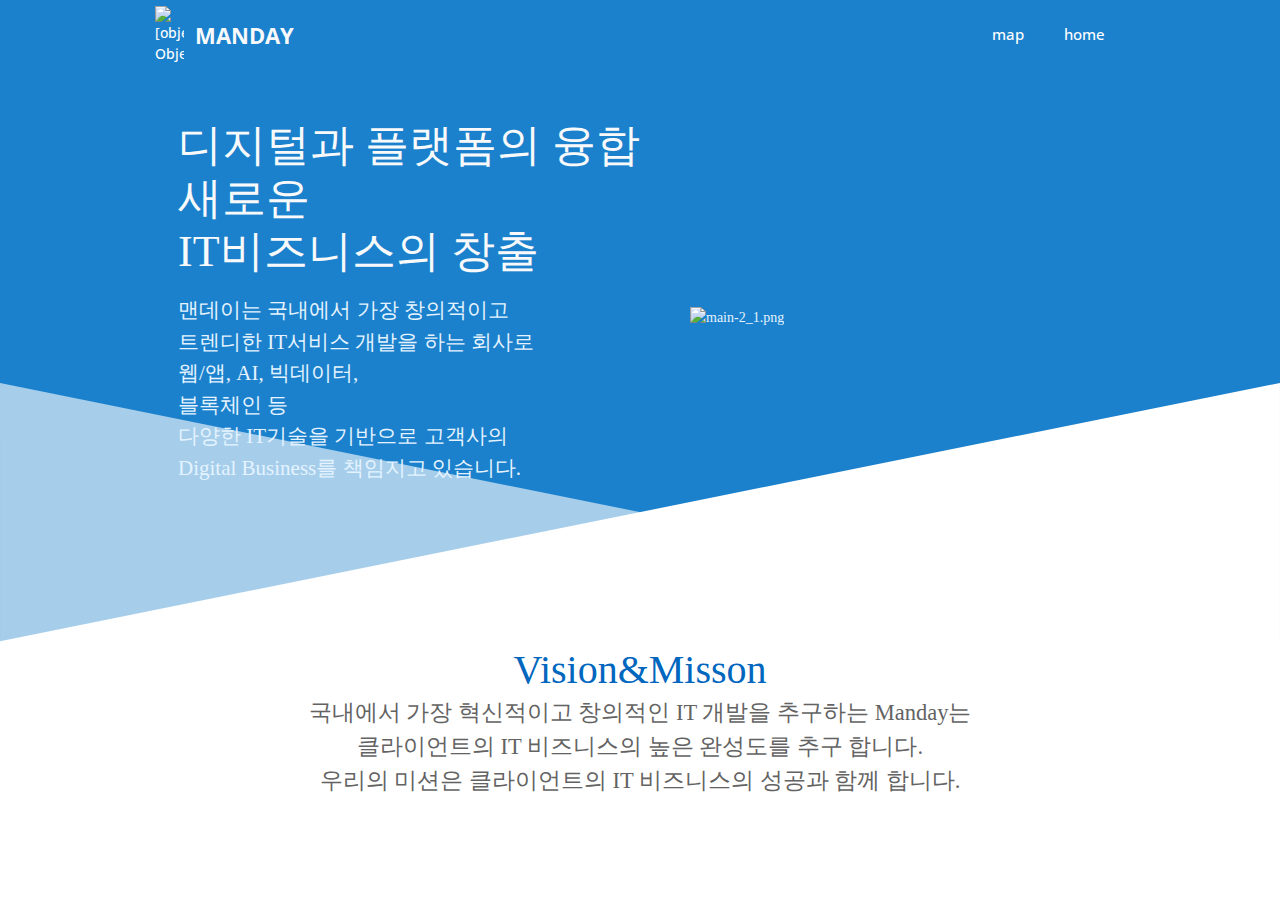
==== index.html @ ca030ed0 "init" ====
<!doctype html>

<html>
<head>
  <meta charset="utf-8">
  <title>HTML Example</title>
  
  <link rel="stylesheet" href="css/style.css">
  <link rel="stylesheet" href="css/about.css">
  <style>
    /* iframe을 화면 전체로 채우기 위한 스타일 */
    iframe {
      position: absolute;
      top: 0;
      left: 0;
      width: 100%;
      height: 100%;
      border: none;
    }
  </style>

</head>
<body>
  <iframe src="./public/manday.html"></iframe>
</body>
</html>
---- css/style.css ----
@import url(https://fonts.googleapis.com/css?family=Open+Sans:400,300);
@import url(https://fonts.googleapis.com/css?family=Roboto:400,100);
/* base */
body {
  font-family: 'Open Sans', sans-serif;
  font-size: 1em;
  margin: 0;
  padding: 0;
  color: rgba(0, 0, 0, 0.39);
}
a {
  color: rgba(0, 0, 0, 0.39);
  text-decoration: none;
}
.hidden {
  display: none !important;
}
.block {
  display: block !important;
}
.wide {
  display: block !important;
  width: 100% !important;
}
.rel {
  position: relative;
}
.fit {
  position: absolute;
  top: 0;
  right: 0;
  bottom: 0;
  left: 0;
}
.fixed {
  position: fixed;
}
.antialiased {
  font-smoothing: antialiased;
  -webkit-font-smoothing: antialiased;
  -moz-osx-font-smoothing: grayscale;
  text-rendering: optimizeLegibility;
  -webkit-font-feature-settings: "kern" 1;
          font-feature-settings: "kern" 1;
  -webkit-font-kerning: normal;
          font-kerning: normal;
  letter-spacing: -0.05em;
}
.noborder {
  border: none;
}
.border {
  border: rgba(0, 0, 0, 0.15);
}
.m0 {
  margin: 0;
}
.m5 {
  margin: 5px;
}
.m10 {
  margin: 10px;
}
.m15 {
  margin: 15px;
}
.mt0 {
  margin-top: 0;
}
.mt5 {
  margin-top: 5px;
}
.mt10 {
  margin-top: 10px;
}
.mt15 {
  margin-top: 15px;
}
.mb0 {
  margin-bottom: 0;
}
.mb5 {
  margin-bottom: 5px;
}
.mb10 {
  margin-bottom: 10px;
}
.mb15 {
  margin-bottom: 15px;
}
.ml0 {
  margin-left: 0;
}
.ml5 {
  margin-left: 5px;
}
.ml10 {
  margin-left: 10px;
}
.ml15 {
  margin-left: 15px;
}
.mr0 {
  margin-right: 0;
}
.mr5 {
  margin-right: 5px;
}
.mr10 {
  margin-right: 10px;
}
.mr15 {
  margin-right: 15px;
}
.mv0 {
  margin-top: 0;
  margin-bottom: 0;
}
.mv5 {
  margin-top: 5px;
  margin-bottom: 5px;
}
.mv10 {
  margin-top: 10px;
  margin-bottom: 10px;
}
.mv15 {
  margin-top: 15px;
  margin-bottom: 15px;
}
.mh0 {
  margin-left: 0;
  margin-right: 0;
}
.mh5 {
  margin-left: 5px;
  margin-right: 5px;
}
.mh10 {
  margin-left: 10px;
  margin-right: 10px;
}
.mh15 {
  margin-left: 15px;
  margin-right: 15px;
}
.p0 {
  padding: 0;
}
.p5 {
  padding: 5px;
}
.p10 {
  padding: 10px;
}
.p15 {
  padding: 15px;
}
.pt0 {
  padding-top: 0;
}
.pt5 {
  padding-top: 5px;
}
.pt10 {
  padding-top: 10px;
}
.pt15 {
  padding-top: 15px;
}
.pb0 {
  padding-bottom: 0;
}
.pb5 {
  padding-bottom: 5px;
}
.pb10 {
  padding-bottom: 10px;
}
.pb15 {
  padding-bottom: 15px;
}
.pl0 {
  padding-left: 0;
}
.pl5 {
  padding-left: 5px;
}
.pl10 {
  padding-left: 10px;
}
.pl15 {
  padding-left: 15px;
}
.pr0 {
  padding-right: 0;
}
.pr5 {
  padding-right: 5px;
}
.pr10 {
  padding-right: 10px;
}
.pr15 {
  padding-right: 15px;
}
.pv0 {
  padding-top: 0;
  padding-bottom: 0;
}
.pv5 {
  padding-top: 5px;
  padding-bottom: 5px;
}
.pv10 {
  padding-top: 10px;
  padding-bottom: 10px;
}
.pv15 {
  padding-top: 15px;
  padding-bottom: 15px;
}
.ph0 {
  padding-left: 0;
  padding-right: 0;
}
.ph5 {
  padding-left: 5px;
  padding-right: 5px;
}
.ph10 {
  padding-left: 10px;
  padding-right: 10px;
}
.ph15 {
  padding-left: 15px;
  padding-right: 15px;
}
.nosel {
  -webkit-user-select: none;
     -moz-user-select: none;
      -ms-user-select: none;
          user-select: none;
}
.z0 {
  z-index: 0;
}
.z1 {
  z-index: 1;
}
.z2 {
  z-index: 2;
}
.z3 {
  z-index: 3;
}
.z4 {
  z-index: 4;
}
.z5 {
  z-index: 5;
}
[flexbox] {
  display: -webkit-box;
  display: -webkit-flex;
  display: -ms-flexbox;
  display: flex;
  -webkit-box-orient: vertical;
  -webkit-box-direction: normal;
  -webkit-flex-direction: column;
      -ms-flex-direction: column;
          flex-direction: column;
}
[flexbox~="vertical"] {
  -webkit-box-orient: vertical;
  -webkit-box-direction: normal;
  -webkit-flex-direction: column;
      -ms-flex-direction: column;
          flex-direction: column;
}
[flexbox~="horizontal"] {
  -webkit-box-orient: horizontal;
  -webkit-box-direction: normal;
  -webkit-flex-direction: row;
      -ms-flex-direction: row;
          flex-direction: row;
}
[flexbox~="wrap"] {
  -webkit-flex-wrap: wrap;
      -ms-flex-wrap: wrap;
          flex-wrap: wrap;
}
[flexbox~="horizontal"][flexbox~="reverse"] {
  -webkit-box-orient: horizontal;
  -webkit-box-direction: reverse;
  -webkit-flex-direction: row-reverse;
      -ms-flex-direction: row-reverse;
          flex-direction: row-reverse;
}
[flexbox~="vertical"][flexbox~="reverse"] {
  -webkit-box-orient: vertical;
  -webkit-box-direction: reverse;
  -webkit-flex-direction: column-reverse;
      -ms-flex-direction: column-reverse;
          flex-direction: column-reverse;
}
[flexbox~="wrap"][flexbox~="reverse"] {
  -webkit-flex-wrap: wrap-reverse;
      -ms-flex-wrap: wrap-reverse;
          flex-wrap: wrap-reverse;
}
[flexbox~="inline"] {
  display: -webkit-inline-box;
  display: -webkit-inline-flex;
  display: -ms-inline-flexbox;
  display: inline-flex;
}
[flex] {
  -ms-flex: 1 1 0.000000001px;
  -webkit-box-flex: 1;
  -webkit-flex: 1;
          flex: 1;
}
[flex="auto"] {
  -ms-flex: 1 1 auto;
  -webkit-flex-basis: auto;
      -ms-flex-preferred-size: auto;
          flex-basis: auto;
}
[flex="none"] {
  -webkit-box-flex: 0;
  -webkit-flex: none;
      -ms-flex: none;
          flex: none;
}
[flex="1"] {
  -webkit-box-flex: 1;
  -webkit-flex: 1;
      -ms-flex: 1;
          flex: 1;
}
[flex="2"] {
  -webkit-box-flex: 2;
  -webkit-flex: 2;
      -ms-flex: 2;
          flex: 2;
}
[flex="3"] {
  -webkit-box-flex: 3;
  -webkit-flex: 3;
      -ms-flex: 3;
          flex: 3;
}
[flex="4"] {
  -webkit-box-flex: 4;
  -webkit-flex: 4;
      -ms-flex: 4;
          flex: 4;
}
[flex="5"] {
  -webkit-box-flex: 5;
  -webkit-flex: 5;
      -ms-flex: 5;
          flex: 5;
}
[flex="6"] {
  -webkit-box-flex: 6;
  -webkit-flex: 6;
      -ms-flex: 6;
          flex: 6;
}
[flex="7"] {
  -webkit-box-flex: 7;
  -webkit-flex: 7;
      -ms-flex: 7;
          flex: 7;
}
[flex="8"] {
  -webkit-box-flex: 8;
  -webkit-flex: 8;
      -ms-flex: 8;
          flex: 8;
}
[flex="9"] {
  -webkit-box-flex: 9;
  -webkit-flex: 9;
      -ms-flex: 9;
          flex: 9;
}
[flex="10"] {
  -webkit-box-flex: 10;
  -webkit-flex: 10;
      -ms-flex: 10;
          flex: 10;
}
[flex="11"] {
  -webkit-box-flex: 11;
  -webkit-flex: 11;
      -ms-flex: 11;
          flex: 11;
}
[flex="12"] {
  -webkit-box-flex: 12;
  -webkit-flex: 12;
      -ms-flex: 12;
          flex: 12;
}
[flexbox][align="start"] {
  -ms-flex-align: start;
  -webkit-box-align: start;
  -webkit-align-items: flex-start;
              -ms-grid-row-align: flex-start;
          align-items: flex-start;
}
[flexbox][align="center"] {
  -ms-flex-align: center;
  -webkit-box-align: center;
  -webkit-align-items: center;
              -ms-grid-row-align: center;
          align-items: center;
}
[flexbox][align="end"] {
  -ms-flex-align: end;
  -webkit-box-align: end;
  -webkit-align-items: flex-end;
              -ms-grid-row-align: flex-end;
          align-items: flex-end;
}
/* alignment in main axis */
[flexbox][justify] {
  -ms-flex-pack: justify;
  -webkit-box-pack: justify;
  -webkit-justify-content: space-between;
          justify-content: space-between;
}
[flexbox][justify="start"] {
  -ms-flex-pack: start;
  -webkit-box-pack: start;
  -webkit-justify-content: flex-start;
          justify-content: flex-start;
}
[flexbox][justify="center"] {
  -ms-flex-pack: center;
  -webkit-box-pack: center;
  -webkit-justify-content: center;
          justify-content: center;
}
[flexbox][justify="end"] {
  -ms-flex-pack: end;
  -webkit-box-pack: end;
  -webkit-justify-content: flex-end;
          justify-content: flex-end;
}
[flexbox][justify="space-around"],
[flexbox][justify="distribute"] {
  -ms-flex-pack: distribute;
  -webkit-justify-content: space-around;
          justify-content: space-around;
}
[flexbox][align="center center"],
[flexbox][justify="center center"] {
  -ms-flex-align: center;
  -webkit-box-align: center;
  -webkit-align-items: center;
              -ms-grid-row-align: center;
          align-items: center;
  -ms-flex-pack: center;
  -webkit-box-pack: center;
  -webkit-justify-content: center;
          justify-content: center;
}
/* self alignment */
[flexbox][align-self="start"] {
  -ms-align-self: flex-start;
  -webkit-align-self: flex-start;
      -ms-flex-item-align: start;
          align-self: flex-start;
}
[flexbox][align-self="center"] {
  -ms-align-self: center;
  -webkit-align-self: center;
      -ms-flex-item-align: center;
          align-self: center;
}
[flexbox][align-self="end"] {
  -ms-align-self: flex-end;
  -webkit-align-self: flex-end;
      -ms-flex-item-align: end;
          align-self: flex-end;
}
[flexbox][align-self="stretch"] {
  -ms-align-self: stretch;
  -webkit-align-self: stretch;
      -ms-flex-item-align: stretch;
          align-self: stretch;
}
[flexbox][stretch] {
  -ms-align-self: stretch;
  -webkit-align-self: stretch;
      -ms-flex-item-align: stretch;
          align-self: stretch;
}
@-webkit-keyframes fadeInRight {
  0% {
    opacity: 0;
    -webkit-transform: translate3d(100%, 0, 0);
    transform: translate3d(100%, 0, 0);
  }
  100% {
    opacity: 1;
    -webkit-transform: none;
    transform: none;
  }
}
@keyframes fadeInRight {
  0% {
    opacity: 0;
    -webkit-transform: translate3d(100%, 0, 0);
    transform: translate3d(100%, 0, 0);
  }
  100% {
    opacity: 1;
    -webkit-transform: none;
    transform: none;
  }
}
.fadeInRight {
  -webkit-animation-name: fadeInRight;
  animation-name: fadeInRight;
}
body > header {
  *zoom: 1;
  height: 65px;
}
body > header > h1 {
  position: absolute;
  top: 0;
  left: 0;
  line-height: 60px;
  height: 60px;
  padding: 0;
  margin: 0;
  padding-left: 20px;
  font-family: Roboto;
  letter-spacing: 0.15em;
  font-size: 1.1em;
  font-weight: 300;
  color: rgba(0, 0, 0, 0.8);
  text-transform: uppercase;
}
body > header > .gnb {
  width: 1000px;
  margin: 0 auto;
  font-size: 0.9em;
  line-height: 60px;
  height: 60px;
}
body > header > .gnb a {
  margin: 0 8px;
}
body > header > .gnb a:first-child {
  margin-left: 0;
}
body > header > .gnb a:hover,
body > header > .gnb a:active,
body > header > .gnb a.active {
  color: rgba(0, 0, 0, 0.59);
}
body > header > .utilities {
  position: absolute;
  top: 0;
  right: 0;
  line-height: 60px;
  height: 60px;
  padding: 0;
  margin: 0;
  padding-right: 20px;
}
body > header > .utilities a {
  display: inline-block;
  color: rgba(0, 0, 0, 0.59);
  padding: 5px;
  margin-left: 3px;
  font-size: 1.2em;
  line-height: 1.3px;
  -webkit-transition: color 1s;
  transition: color 1s;
}
body > header:after {
  display: block;
  content: "";
  clear: both;
}
/* footer section
body > footer {
    padding: 30px 15px;
  *zoom:1;

  & > p.copyright {
    float: right;
    margin: 0;
    padding: 0;
    color: white;
    font-size: 0.7em;
    font-weight: 100;
  }

  &:after {
    display: block;
    content: "";
    clear: both;
  }
}*/
body.layout-default > header {
  position: fixed;
  top: 0;
  left: 0;
  right: 0;
  box-shadow: 0 0 1px rgba(0, 0, 0, 0.15);
  background-color: #fff;
  z-index: 999;
  -webkit-transition: all 0.5s;
  transition: all 0.5s;
}
body.layout-default > header > .utilities {
  -webkit-transition: all 0.5s;
  transition: all 0.5s;
}
body.layout-default > section.center > aside.sidebar {
  position: fixed;
  z-index: 0;
  top: 0;
  right: 0;
  bottom: 0;
  width: 250px;
  background-color: #222230;
}
body.layout-default > section.center > section.contents {
  position: absolute;
  top: 0;
  bottom: 0;
  left: 0;
  right: 0;
  overflow: auto;
  margin-top: 65px;
  background-color: #fafafa;
  -webkit-transition: all 0.5s;
  transition: all 0.5s;
  box-shadow: rgba(0, 0, 0, 0.5) 0px 0px 30px 10px;
}
body.layout-default > section.center > section.contents > section.page {
  width: 1000px;
  margin: 0 auto;
}
body.layout-default > section.center > section.contents > section.page.fullsize {
  width: 100%;
  height: 100%;
  margin: 0;
  padding: 0;
}
body.layout-default > footer {
  display: none;
}
body.layout-default.sidebar-open > header {
  -webkit-transform: translateX(-250px);
          transform: translateX(-250px);
}
body.layout-default.sidebar-open > section.center > section.contents {
  -webkit-transform: translateX(-250px);
          transform: translateX(-250px);
}
body.layout-default.overlay > header {
  -webkit-transform: translateY(-65px);
          transform: translateY(-65px);
}
body.layout-default.overlay > header > .utilities {
  -webkit-transform: translateY(65px);
          transform: translateY(65px);
}
body.layout-default.overlay > section.center > section.contents {
  margin-top: 0;
}
body.layout-default.overlay.sidebar-open > header > .utilities {
  -webkit-transform: translate(-250px, 65px);
          transform: translate(-250px, 65px);
}
body.layout-default.overlay > header > .utilities.dark a {
  color: rgba(255, 255, 255, 0.39);
}
section.overlay {
  display: none;
  position: absolute;
  z-index: 999;
  top: 0;
  bottom: 0;
  left: 0;
  right: 0;
  background-color: none;
  -webkit-transition: all 1s;
  transition: all 1s;
}
section.overlay.open {
  display: block;
  background-color: rgba(233, 233, 233, 0.95);
}
body.layout-fluid {
  width: 100%;
}
body.layout-fluid > header {
  border: 1px solid rgba(0, 0, 0, 0.15);
  background-color: #fff;
}
body.layout-fluid > section.center {
  display: table;
  background-color: rgba(255, 255, 255, 0.9);
  min-height: 600px;
}
body.layout-fluid > section.center > aside.sidebar {
  display: table-cell;
  min-width: 250px;
  height: 100%;
  background-color: rgba(33, 33, 33, 0.95);
}
body.layout-fluid > section.center > section.page {
  display: table-cell;
  width: 100%;
  padding: 15px;
}
body.layout-fluid > section.center:after {
  display: block;
  content: "";
  clear: both;
}
body.layout-fluid > footer {
  display: block;
  padding: 30px 15px;
  background-color: rgba(33, 33, 33, 0.9);
}
body.layout-card header.header {
  top: 0;
  left: 0;
  right: 0;
  padding: 15px;
  overflow: hidden;
}
body.layout-card section.center {
  position: relative;
  clear: both;
  top: 0;
  bottom: 0;
  left: 0;
  right: 0;
}
body.layout-card section.center > aside.sidebar {
  z-index: 0;
  position: absolute;
  width: 250px;
  top: 0;
  bottom: 0;
  left: 0;
  background-color: rgba(33, 33, 33, 0.95);
}
body.layout-card section.center > section.page {
  z-index: 1;
  position: absolute;
  background-color: rgba(255, 255, 255, 0.9);
  top: 0;
  bottom: 0;
  left: 0;
  right: 0;
}
body.layout-card footer.copyright {
  display: none;
}
.btn {
  display: inline-block;
  padding: 0 16px;
  font-size: 1em;
  text-align: center;
  text-decoration: none;
  border: 1px solid rgba(0, 0, 0, 0.15);
  vertical-align: bottom;
  white-space: nowrap;
  text-rendering: auto;
  box-sizing: border-box;
  border-radius: 999em;
  letter-spacing: 0;
  font-weight: 400;
  font-style: normal;
  text-rendering: optimizeLegibility;
  -webkit-font-smoothing: antialiased;
  height: 37px;
  line-height: 36px;
  font-size: 1.2em;
  margin: 0 4px;
  color: #646464;
  border-color: #999;
}
.btn.btn-green {
  color: #00ab6b;
  border-color: #02b875;
}
.btn.btn-blue {
  color: #77C2CE;
  border-color: #77C2CE;
}
.btn.btn-red {
  color: #ab6b00;
  border-color: #b87502;
}
form.form > input {
  display: block;
  width: 100%;
  box-sizing: border-box;
  vertical-align: middle;
  margin-bottom: 10px;
  outline: none;
  padding: 10px;
  border-radius: 2px;
  border: 1px solid rgba(0, 0, 0, 0.2);
  font-size: 1em;
  color: #565656;
  text-overflow: ellipsis;
}
---- css/about.css ----
#about {
  position: fixed;
  overflow: auto;
  text-align: center;
  top: 0;
  left: 0;
  bottom: 0;
  right: 0;
  display: block;
  z-index: 900;
  background-color: rgba(255, 255, 255, 0.97);
  width: 100%;
  padding: 0;
  margin: 0;
  border: 0;
  background-color: #232323;
  font-size: 0.8em;
}
#about:before {
  content: '';
  display: inline-block;
  height: 100%;
  vertical-align: middle;
  margin-right: -0.25em;
}
#about > .frame {
  display: inline-block;
  vertical-align: middle;
  outline: 0;
  text-align: center;
  min-height: 150px;
  padding: 15px;
  padding-bottom: 130px;
}
#about > .frame h2 {
  opacity: 1;
  -webkit-transition: opacity 2s linear;
  transition: opacity 2s linear;
  font-family: Roboto;
  font-size: 3.5em;
  font-weight: 100;
  letter-spacing: 0.5em;
  color: rgba(255, 255, 255, 0.39);
  text-transform: uppercase;
  margin-bottom: 50px;
}
#about > .frame .signin {
  opacity: 1;
  -webkit-transition: opacity 2s linear;
  transition: opacity 2s linear;
  margin-top: 60px;
}
#about .cat {
  display: inline-block;
  cursor: pointer;
  margin: 0 25px;
  -webkit-transition: all 1s;
  transition: all 1s;
  -webkit-transform: translate(0px, 30px);
          transform: translate(0px, 30px);
  opacity: 1;
}
#about .cat > .picture {
  padding: 1px;
  border: 1px solid rgba(0, 0, 0, 0.3);
  border-radius: 100%;
  width: 90px;
  height: 90px;
  box-shadow: inset 0 -5px 45px rgba(100, 100, 100, 0.2), 0 1px 1px rgba(255, 255, 255, 0.2);
  box-sizing: border-box;
}
#about .cat > .picture > img {
  display: inline-block;
  vertical-align: middle;
  border-radius: 100%;
  background: #f0f0f0;
  width: 100%;
  height: 100%;
}
#about .cat > small {
  line-height: 35px;
  font-size: 1em;
  font-weight: bold;
  letter-spacing: 0.18em;
  color: rgba(255, 255, 255, 0.5);
}
#about .cat.start {
  -webkit-transform: translate(0, 0);
          transform: translate(0, 0);
  opacity: 1;
}
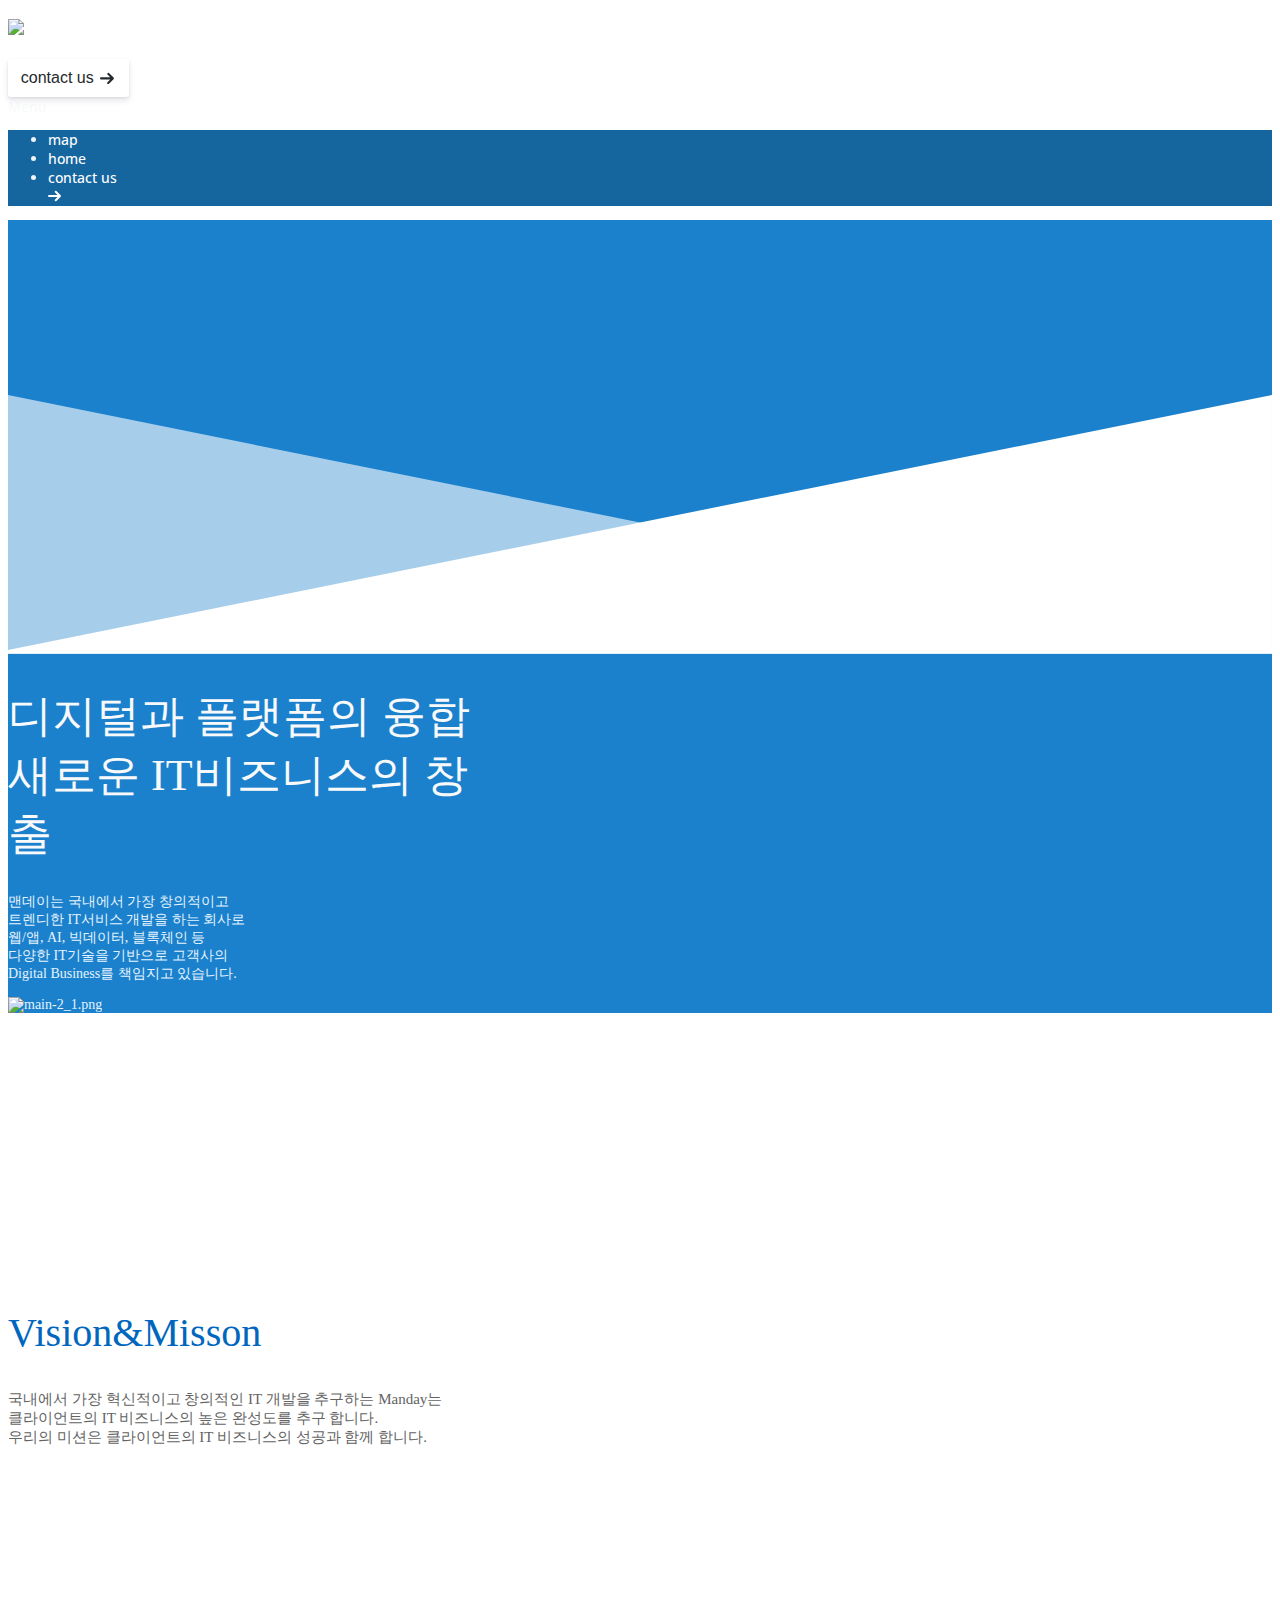
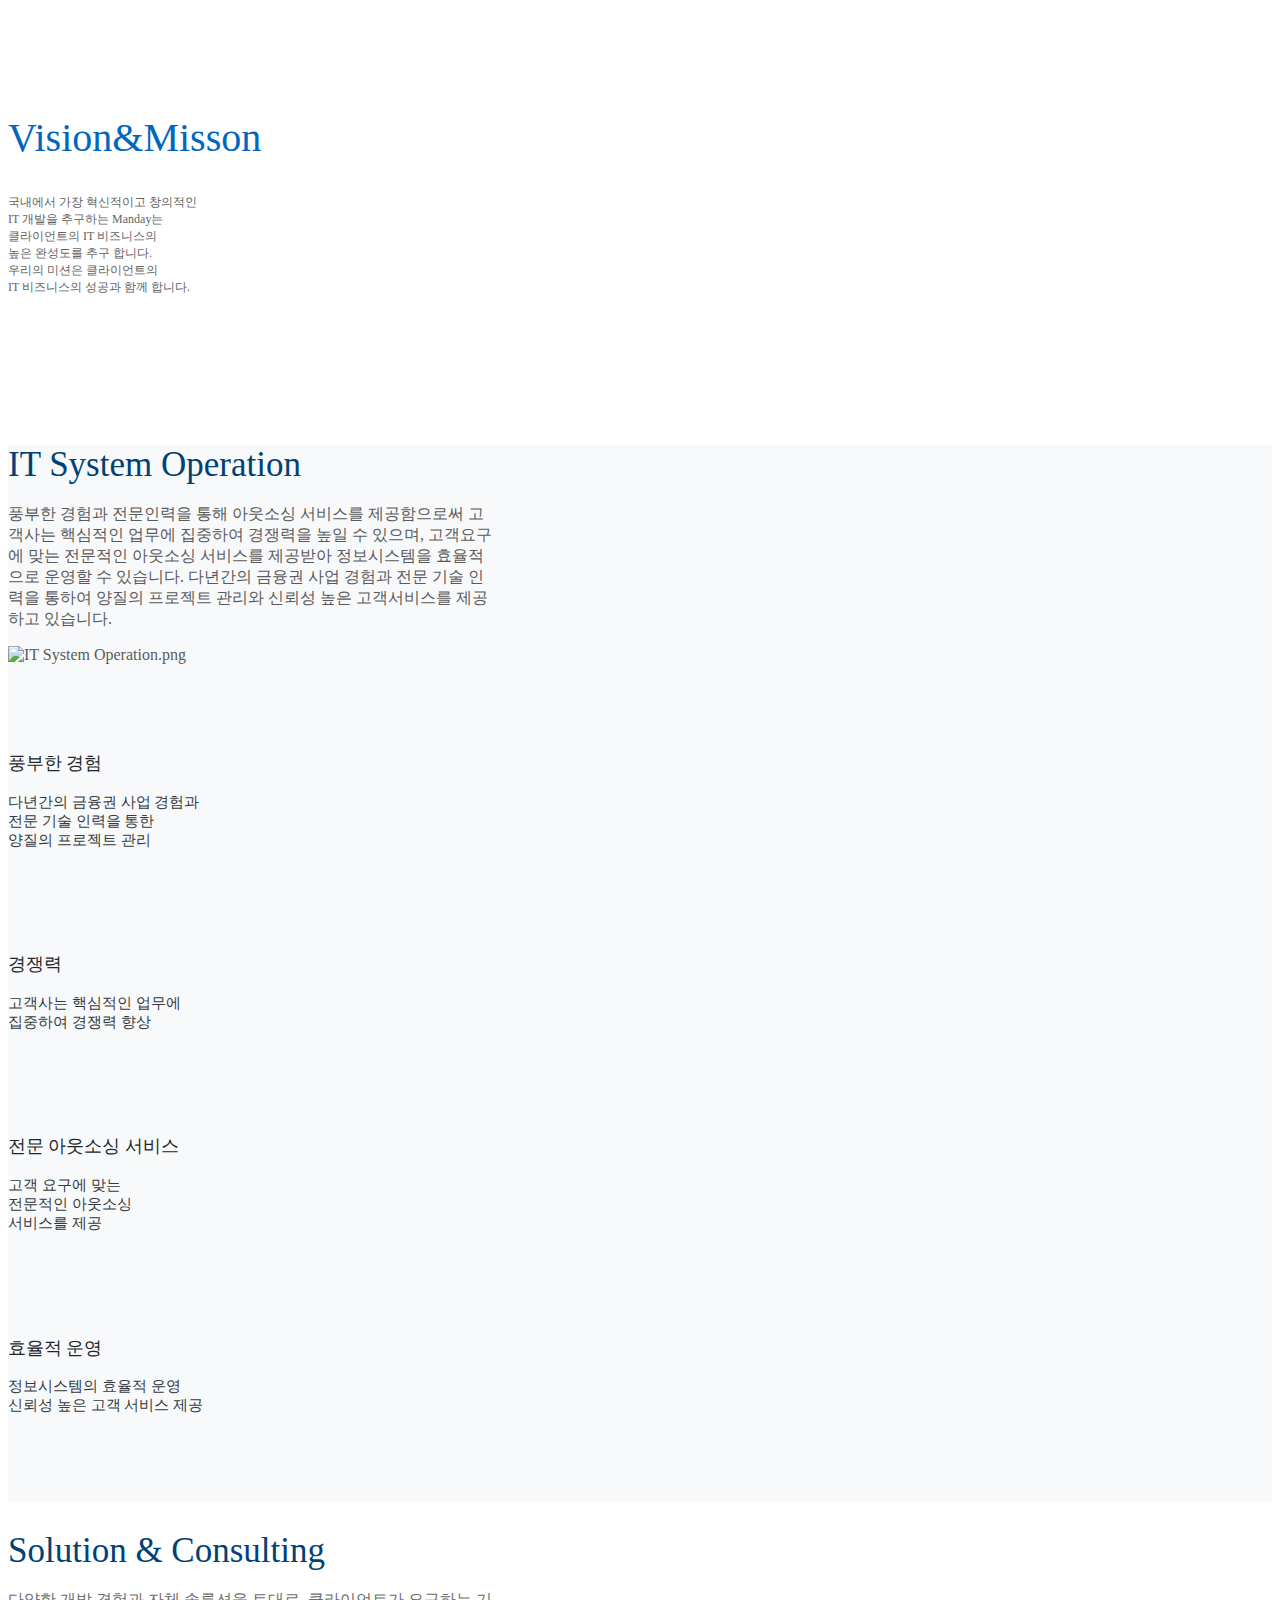
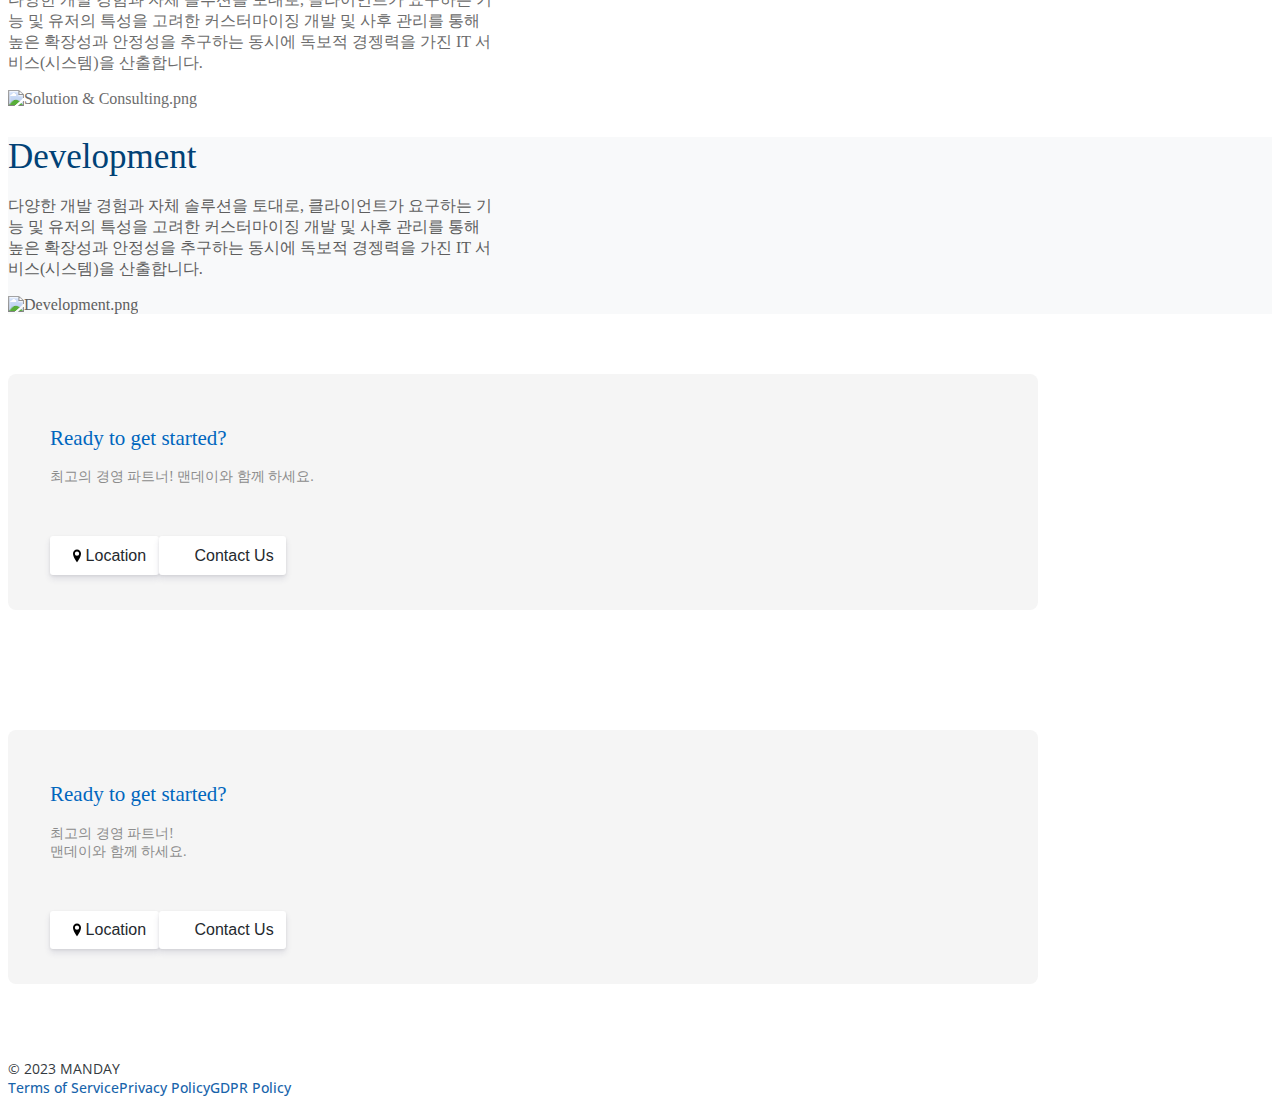
==== commit f89d8a51: "init" ====
--- a/index.html
+++ b/index.html
@@ -1,26 +1,897 @@
-<!doctype html>
-
-<html>
+<!DOCTYPE html>
+<html lang="en">
 <head>
-  <meta charset="utf-8">
-  <title>HTML Example</title>
-  
-  <link rel="stylesheet" href="css/style.css">
-  <link rel="stylesheet" href="css/about.css">
-  <style>
-    /* iframe을 화면 전체로 채우기 위한 스타일 */
-    iframe {
-      position: absolute;
-      top: 0;
-      left: 0;
-      width: 100%;
-      height: 100%;
-      border: none;
-    }
-  </style>
-
+    <meta charset="utf-8">
+    <meta http-equiv="x-ua-compatible" content="ie=edge">
+    <meta name="viewport" content="width=device-width,initial-scale=1,shrink-to-fit=no">
+    <title>맨데이</title>
+    <meta name="twitter:title" content="맨데이">
+    <meta name="description"
+          content="This description shows when you share a link to your page on Facebook or Twitter.">
+    <meta name="twitter:description"
+          content="This description shows when you share a link to your page on Facebook or Twitter.">
+    <link rel="icon" href="./lib_YMyasMeaZCKRByeS/jtvfz5xsvkvn62mc.svg?w=64&amp;h=64">
+    <link rel="canonical" href="https://635pu2w7kf7u.umso.co">
+    <link rel="stylesheet" href="css/635pu2w7kf7u-0c810e7bd666e1824d2a5249ba78d369906f6d04.css">
+    <style type="text/css">body {
+        font-family: 'Open Sans';
+        font-size: 14px;
+        font-weight: 400;
+        --title-scale: 1;
+    }
+
+    @media only screen and (max-width: 750px) {
+        body {
+            --title-scale: 0.7;
+        }
+    }
+
+    .wr {
+        max-width: 1030px;
+        max-width: var(--wr-max);
+    }
+
+    .section:not(.dark) {
+        --color-1: #f8f9fa;
+        --color-2: #f1f3f5;
+        --color-1-inv: #212529;
+        --color-2-inv: #343a40;
+    }
+
+    .section.dark {
+        --color-1: #212529;
+        --color-2: #343a40;
+        --color-1-inv: #f8f9fa;
+        --color-2-inv: #f1f3f5;
+    }
+
+    .section:not(.dark), .theme--light, .section:not(.dark) .color-2, .theme--light .color-2 {
+        color: #f1f3f5;
+
+    }
+
+    .section.dark, .theme--dark, .section.dark .color-2, .theme--dark .color-2 {
+        color: #343a40;
+    }
+
+    .section:not(.dark) .color-1, .theme--light .color-1 {
+        color: #f8f9fa;
+    }
+
+    .section.dark .color-1, .theme--dark .color-1 {
+        color: #212529;
+    }
+
+    .section:not(.dark) .color-2, .theme--light .color-2 {
+        color: #f1f3f5;
+    }
+
+    .section.dark .color-2, .theme--light .color-2 {
+        color: #343a40;
+    }
+
+    a:not(.btn), .link {
+        color: #4dabf7;
+        --link-hover-bg: rgba(77, 171, 247, 0.05);
+        --link-hover: #0a7ad4;
+    }
+
+    .dark a:not(.btn), .dark .link, .theme--dark .link, .theme--dark a:not(.btn) {
+        color: #1864ab;
+        --link-hover-bg: rgba(24, 100, 171, 0.05);
+        --link-hover: #0b3052;
+    }
+
+    @font-face {
+        font-family: 'Pretendard-Bold.woff,sans-serif';
+        font-style: normal;
+        font-weight: 400;
+        src: url(./lib_lLBWkGDCSLgpndYp/7z2f1v3ueydegvhc.woff);
+    }
+
+    @font-face {
+        font-family: 'Pretendard-Light.woff,sans-serif';
+        font-style: normal;
+        font-weight: 400;
+        src: url(./lib_lLBWkGDCSLgpndYp/pevgq4cawhkg4457.woff);
+    }
+
+    @font-face {
+        font-family: 'Pretendard-SemiBold.woff,sans-serif';
+        font-style: normal;
+        font-weight: 400;
+        src: url(./lib_lLBWkGDCSLgpndYp/lc6242om9obqv7xb.woff);
+    }
+
+    @font-face {
+        font-family: 'Pretendard-Regular.woff,sans-serif';
+        font-style: normal;
+        font-weight: 400;
+        src: url(./lib_lLBWkGDCSLgpndYp/rwikrzov8ku8pmxs.woff);
+    }
+
+    .weight-text {
+        font-weight: 400;
+    }
+
+    .weight-text-m {
+        font-weight: 500;
+    }
+
+    .weight-text-h {
+        font-weight: 600;
+    }
+
+    .weight-title {
+        font-weight: 0;
+    }
+
+    .weight-title-m {
+        font-weight: 0;
+    }
+
+    .weight-title-h {
+        font-weight: 700;
+    }
+
+    .font-title {
+        font-family: 'Open Sans';
+    }
+
+    body {
+        --btn-radius: 3px;
+    }
+
+    .btn {
+        display: inline-flex;
+        position: relative;
+        background: #eee;
+        justify-content: center;
+        align-items: center;
+        text-decoration: none;
+        margin: 0;
+        padding: 0.7em 0.8em;
+        line-height: 1;
+        color: var(--color);
+        border: none;
+        border-radius: 3px;
+        font-family: -apple-system, BlinkMacSystemFont, Segoe UI, Helvetica, Arial, sans-serif;
+        font-size: 1.05em;
+        font-weight: 500;
+        outline: none;
+        cursor: pointer;
+        box-sizing: border-box;
+        text-decoration: none;
+        transition: all 0.2s ease-in-out;
+    }
+
+    .btn span {
+        text-decoration: none;
+    }
+
+    .btn--large {
+        font-size: 1.2em;
+    }
+
+    .btn svg:first-child {
+        margin-right: 0.4em;
+    }
+
+    .btn svg:last-child {
+        margin-left: 0.4em;
+    }
+
+    .btn:hover {
+        text-decoration: none;
+    }
+
+    .btn:hover span {
+        text-decoration: none;
+    }
+
+    .btn {
+        font-size: 16px;
+        color: rgb(36, 41, 46);
+        background: #fff;
+        border: none;
+        box-shadow: 0px 4px 6px 0px rgba(50, 50, 93, .11), 0px 1px 3px 0px rgba(0, 0, 0, .08);
+        padding: nullem nullem;
+    }
+
+    .btn:hover {
+        background: #fefefe;
+        border: none;
+        box-shadow: 0px 4px 10px 0px rgba(50, 50, 93, .226), 0px 1px 3px 0px rgba(0, 0, 0, .08);
+        padding: nullem nullem;
+    }
+
+    a, .link {
+        text-decoration: none;
+        font-weight: 500;
+    }
+
+    a:not(.btn):hover {
+        text-decoration: underline
+    }
+
+    .section.section--orsqxxao7omlgk5s a:not(.btn), .section.section--orsqxxao7omlgk5s .link {
+        color: #FFFFFF;
+        --link-hover-bg: rgba(255, 255, 255, 0.05);
+        --link-hover: #cccccc;
+    }
+
+    .section.section--orsqxxao7omlgk5s {
+        --color-link: #FFFFFF;
+    }
+
+    .section.section--t0r603ymcoj .font-title {
+        font-family: 'Pretendard-Bold.woff,sans-serif';
+    }
+
+    .section.section--t0r603ymcoj .font-title {
+        font-weight: 400;
+    }
+
+    .section.section--t0r603ymcoj .weight-text {
+        font-weight: 400;
+    }
+
+    .section.section--t0r603ymcoj .font-title {
+        font-size: 44px;
+        font-size: calc(44px * var(--title-scale));
+    }
+
+    .section.section--max5tbeqdh .font-title {
+        font-family: 'Pretendard-Bold.woff,sans-serif';
+    }
+
+    .section.section--max5tbeqdh .font-title {
+        font-weight: 400;
+    }
+
+    .section.section--max5tbeqdh .weight-text {
+        font-weight: 400;
+    }
+
+    .section.section--max5tbeqdh .font-title {
+        font-size: 40px;
+        font-size: calc(40px * var(--title-scale));
+    }
+
+    .section.section--max5tbeqdh .color-1 {
+        color: rgb(0, 102, 190);
+    }
+
+    .section.section--max5tbeqdh {
+        --color: rgb(0, 102, 190);
+    }
+
+    .section.section--max5tbeqdh a:not(.btn), .section.section--max5tbeqdh .link {
+        color: rgb(255, 255, 255);
+        --link-hover-bg: rgba(255, 255, 255, 0.05);
+        --link-hover: rgb(204, 204, 204);
+    }
+
+    .section.section--max5tbeqdh {
+        --color-link: rgb(255, 255, 255);
+    }
+
+    .section.section--8qhz7zj72oj620z1 .font-title {
+        font-family: 'Pretendard-Bold.woff,sans-serif';
+    }
+
+    .section.section--8qhz7zj72oj620z1 .font-title {
+        font-weight: 400;
+    }
+
+    .section.section--8qhz7zj72oj620z1 .weight-text {
+        font-weight: 400;
+    }
+
+    .section.section--8qhz7zj72oj620z1 .font-title {
+        font-size: 40px;
+        font-size: calc(40px * var(--title-scale));
+    }
+
+    .section.section--8qhz7zj72oj620z1 .color-1 {
+        color: rgb(0, 102, 190);
+    }
+
+    .section.section--8qhz7zj72oj620z1 {
+        --color: rgb(0, 102, 190);
+    }
+
+    .section.section--8qhz7zj72oj620z1 a:not(.btn), .section.section--8qhz7zj72oj620z1 .link {
+        color: rgb(255, 255, 255);
+        --link-hover-bg: rgba(255, 255, 255, 0.05);
+        --link-hover: rgb(204, 204, 204);
+    }
+
+    .section.section--8qhz7zj72oj620z1 {
+        --color-link: rgb(255, 255, 255);
+    }
+
+    .section.section--bvs6tksix52uh540 .font-title {
+        font-family: 'Pretendard-SemiBold.woff,sans-serif';
+    }
+
+    .section.section--bvs6tksix52uh540 .font-title {
+        font-weight: 400;
+    }
+
+    .section.section--bvs6tksix52uh540 .weight-text {
+        font-weight: 400;
+    }
+
+    .section.section--bvs6tksix52uh540 .font-title {
+        font-size: 35px;
+        font-size: calc(35px * var(--title-scale));
+    }
+
+    .section.section--bvs6tksix52uh540 .color-1 {
+        color: rgb(1, 66, 118);
+    }
+
+    .section.section--bvs6tksix52uh540 {
+        --color: rgb(1, 66, 118);
+    }
+
+    .section.section--grs79caylq9m5l90 .font-title {
+        font-family: 'Pretendard-SemiBold.woff,sans-serif';
+    }
+
+    .section.section--grs79caylq9m5l90 .font-title {
+        font-weight: 400;
+    }
+
+    .section.section--grs79caylq9m5l90 .weight-text {
+        font-weight: 400;
+    }
+
+    .section.section--p6e03abxc0920eea .font-title {
+        font-family: 'Pretendard-SemiBold.woff,sans-serif';
+    }
+
+    .section.section--p6e03abxc0920eea .font-title {
+        font-weight: 400;
+    }
+
+    .section.section--p6e03abxc0920eea .weight-text {
+        font-weight: 400;
+    }
+
+    .section.section--p6e03abxc0920eea .font-title {
+        font-size: 35px;
+        font-size: calc(35px * var(--title-scale));
+    }
+
+    .section.section--p6e03abxc0920eea .color-1 {
+        color: rgb(1, 66, 118);
+    }
+
+    .section.section--p6e03abxc0920eea {
+        --color: rgb(1, 66, 118);
+    }
+
+    .section.section--ixkgmr4fhkkoy50o .font-title {
+        font-family: 'Pretendard-SemiBold.woff,sans-serif';
+    }
+
+    .section.section--ixkgmr4fhkkoy50o .font-title {
+        font-weight: 400;
+    }
+
+    .section.section--ixkgmr4fhkkoy50o .weight-text {
+        font-weight: 400;
+    }
+
+    .section.section--ixkgmr4fhkkoy50o .font-title {
+        font-size: 35px;
+        font-size: calc(35px * var(--title-scale));
+    }
+
+    .section.section--ixkgmr4fhkkoy50o .color-1 {
+        color: rgb(1, 66, 118);
+    }
+
+    .section.section--ixkgmr4fhkkoy50o {
+        --color: rgb(1, 66, 118);
+    }
+
+    .section.section--ds05wm1clzn .font-title {
+        font-family: 'Pretendard-Bold.woff,sans-serif';
+    }
+
+    .section.section--ds05wm1clzn .font-title {
+        font-weight: 400;
+    }
+
+    .section.section--ds05wm1clzn .weight-text {
+        font-weight: 400;
+    }
+
+    .section.section--ds05wm1clzn .color-1 {
+        color: rgb(0, 102, 190);
+    }
+
+    .section.section--ds05wm1clzn {
+        --color: rgb(0, 102, 190);
+    }
+
+    .section.section--36p79mjvpukhjzi5 .font-title {
+        font-family: 'Pretendard-Bold.woff,sans-serif';
+    }
+
+    .section.section--36p79mjvpukhjzi5 .font-title {
+        font-weight: 400;
+    }
+
+    .section.section--36p79mjvpukhjzi5 .weight-text {
+        font-weight: 400;
+    }
+
+    .section.section--36p79mjvpukhjzi5 .color-1 {
+        color: rgb(0, 102, 190);
+    }
+
+    .section.section--36p79mjvpukhjzi5 {
+        --color: rgb(0, 102, 190);
+    }</style>
+    <link href="https://fonts.googleapis.com/css?family=Open+Sans:700|Open+Sans:600,400,500&amp;display=fallback"
+          rel="stylesheet">
 </head>
 <body>
-  <iframe src="./public/manday.html"></iframe>
+<script>!function () {
+    const e = false;
+    window.SendEvent = function (n) {
+        if (!n) return void console.error('error when sending event');
+        const t = JSON.stringify({
+            siteId: n.siteId,
+            category: n.category,
+            name: n.name,
+            data: n.data,
+            isPriorBlockingEnabled: e
+        });
+        if (n.asBeacon && navigator.sendBeacon) return void navigator.sendBeacon('/api/event', t);
+        let o = new XMLHttpRequest;
+        o.open('POST', '/api/event', !0), o.setRequestHeader('Content-Type', 'application/x-www-form-urlencoded; charset=UTF-8'), o.send(t)
+    }
+}();</script>
+<script>!function () {
+    const e = false;
+    window.PageView = function () {
+    }
+}();</script>
+<div id="header" class="section header section--orsqxxao7omlgk5s" style="--wr-max:1030px">
+    <div class="wr color-1" style="margin-top:10px;margin-bottom:10px">
+        <div id="headerNav">
+            <div class="logoWrapper" id="headerLogo"><a href="./index.html" class="header__logoImg"><img
+                    src="./lib_YMyasMeaZCKRByeS/jfq6zbmgx4hlktxl.png?w=58" width="29" alt="[object Object]"></a><a
+                    href="./index.html" class="header__logo" style="font-weight:700;font-size:22px">MANDAY</a></div>
+            <div class="spacer"></div>
+            <div class="headerNav__links"><a href="./map.html">map</a><a href="./index.html">home</a></div>
+            <div class="header__navCtas"><a id="btn_u157coiuaff" class="btn primary" href="./contact.html"><span>contact us</span>
+                <svg width="1em" viewBox="0 0 15 12" xmlns="http://www.w3.org/2000/svg">
+                    <path d="M9.6 7H1a1 1 0 1 1 0-2h8.6L7 2.4A1 1 0 0 1 8.4 1l4.3 4.2c.2.3.3.5.3.8 0 .3-.1.5-.3.7L8.4 11A1 1 0 1 1 7 9.5L9.6 7z"
+                          fill="currentColor"></path>
+                </svg>
+            </a></div>
+        </div>
+        <div id="headerMenuButton" class="burger">Menu</div>
+    </div>
+    <div class="headerMenu">
+        <div id="headerDrawerBackdrop" class="headerMenu__backdrop"></div>
+        <div class="headerMenu__wrapper" style="background-color:rgb(21, 101, 159)">
+            <ul class="headerMenu__links">
+                <li><a href="./map.html" class="drawerLink">map</a></li>
+                <li><a href="./index.html" class="drawerLink">home</a></li>
+                <li>
+                    <div class="drawerButtonChildren"><a href="./contact.html">
+                        <div class="headerButtonChild__meta">contact us</div>
+                        <svg width="13" height="12" xmlns="http://www.w3.org/2000/svg">
+                            <path d="M9.557 7H1a1 1 0 1 1 0-2h8.586L7.007 2.421a1 1 0 0 1 1.414-1.414l4.243 4.243c.203.202.3.47.292.736a.997.997 0 0 1-.292.735L8.42 10.964A1 1 0 1 1 7.007 9.55L9.557 7z"
+                                  fill="currentColor"></path>
+                        </svg>
+                    </a></div>
+                </li>
+            </ul>
+        </div>
+    </div>
+</div>
+<div id="hero" class="section section--hero section--noPadding section--left section--t0r603ymcoj"
+     style="background-color:rgb(27, 129, 204);--pdx-min-height:0px;--wr-max:1030px;font-size:14px;color:rgb(228, 243, 255);font-family:&#x27;Pretendard-Light.woff,sans-serif&#x27;">
+    <div id="headerSpacer" style="height:50px"></div>
+    <script>!function () {
+        var e, t = document.getElementById("header"), n = document.getElementById("headerSpacer");
+        t && n && (e = t.getBoundingClientRect().height, n.setAttribute("style", "height:" + e + "px"))
+    }()</script>
+    <div class="divider divider--slantedCrossed divider--front">
+        <svg viewBox="0 0 1695 347">
+            <g fill="#fff" fill-rule="evenodd">
+                <path d="M0 341.993L1695 0v347H0z"></path>
+                <path opacity=".61" d="M1695 341.993L0 0v347h1695z"></path>
+            </g>
+        </svg>
+    </div>
+    <div class="ft ft--left" style="--pdx-pt:0;--pdx-pb:80">
+        <div class="ft__half">
+            <div class="ft__wrapper" style="max-width:485px">
+                <div class="ft__content"><h1 class="hero__title color-1 weight-title-h font-title">디지털과 플랫폼의 융합<br>새로운
+                    IT비즈니스의 창출</h1>
+                    <p class="hero__subtitle weight-text">맨데이는 국내에서 가장 창의적이고<br>트렌디한 IT서비스 개발을 하는 회사로<br>웹/앱, AI, 빅데이터,
+                        블록체인 등<br>다양한 IT기술을 기반으로 고객사의<br>Digital Business를 책임지고 있습니다.</p>
+                    <div class="ctas"></div>
+                    <div class="hero__ctaInfo"></div>
+                </div>
+            </div>
+        </div>
+        <div class="ft__half pdx pdxParent--img-transparent" style="--pdx-maxheight:1.04">
+            <div class="pdxItem pdxItem--img-transparent"><img
+                    src="./lib_YMyasMeaZCKRByeS/74x0mh9mgszfjabr.png?w=1200&amp;h=900&amp;fit=max"
+                    srcset="./lib_YMyasMeaZCKRByeS/74x0mh9mgszfjabr.png?w=1200&amp;h=900&amp;fit=max, ./lib_YMyasMeaZCKRByeS/74x0mh9mgszfjabr.png?w=1200&amp;h=900&amp;fit=max&amp;dpr=2 2x"
+                    alt="main-2_1.png"></div>
+        </div>
+    </div>
+</div>
+<div id="titles-PC" class="section section--titles section--center dark section--max5tbeqdh hideOnMobile"
+     style="padding-bottom:120px;padding-top:0;--pdx-min-height:0px;--wr-max:1030px;font-size:15px;color:rgb(99, 99, 99);font-family:&#x27;Pretendard-Light.woff,sans-serif&#x27;">
+    <div class="divider divider--slantedCrossed divider--back">
+        <svg viewBox="0 0 1695 347">
+            <g fill="#fff" fill-rule="evenodd">
+                <path d="M0 341.993L1695 0v347H0z"></path>
+                <path opacity=".61" d="M1695 341.993L0 0v347h1695z"></path>
+            </g>
+        </svg>
+    </div>
+    <div class="wr"><h2 class="color-1 weight-title-h font-title section__title center">Vision&amp;Misson</h2>
+        <p class="weight-text section__subtitle center" style="margin-bottom:0">국내에서 가장 혁신적이고 창의적인 IT 개발을 추구하는
+            Manday는<br>클라이언트의 IT 비즈니스의 높은 완성도를 추구 합니다.<br>우리의 미션은 클라이언트의 IT 비즈니스의 성공과 함께 합니다.</p></div>
+</div>
+<div id="titles-mobile"
+     class="section section--titles section--center dark section--8qhz7zj72oj620z1 hideOnDesktop hideOnTablet"
+     style="padding-bottom:120px;padding-top:114px;--pdx-min-height:0px;--wr-max:1030px;font-size:12px;color:rgb(99, 99, 99);font-family:&#x27;Pretendard-Light.woff,sans-serif&#x27;">
+    <div class="wr"><h2 class="color-1 weight-title-h font-title section__title center">Vision&amp;Misson</h2>
+        <p class="weight-text section__subtitle center" style="margin-bottom:0">국내에서 가장 혁신적이고 창의적인<br>IT 개발을 추구하는
+            Manday는<br>클라이언트의 IT 비즈니스의<br>높은 완성도를 추구 합니다.<br>우리의 미션은 클라이언트의<br>IT 비즈니스의 성공과 함께 합니다.</p></div>
+</div>
+<div id="feature" class="section section--feature section--noPadding section--left dark section--bvs6tksix52uh540"
+     style="background-color:#f8f9fa;--pdx-min-height:0px;--wr-max:1030px;font-size:16px;color:rgb(90, 90, 90);font-family:&#x27;Pretendard-Light.woff,sans-serif&#x27;">
+    <div class="ft ft--left" style="--pdx-pt:0;--pdx-pb:0">
+        <div class="ft__half">
+            <div class="ft__wrapper" style="max-width:485px">
+                <div class="ft__content"><h2 class="color-1 weight-title-h font-title section__title left"
+                                             style="margin-bottom:0">IT System Operation</h2>
+                    <div class="ft__description">
+                        <div class="ftPoint">
+                            <div class="ftPoint__meta"><h3 class="ftPoint__title color-1 weight-text-m"></h3>
+                                <div class="ftPoint__description"><p>풍부한 경험과 전문인력을 통해 아웃소싱 서비스를 제공함으로써 고객사는 핵심적인 업무에
+                                    집중하여 경쟁력을 높일 수 있으며, 고객요구에 맞는 전문적인 아웃소싱 서비스를 제공받아 정보시스템을 효율적으로 운영할 수 있습니다. 다년간의 금융권
+                                    사업 경험과 전문 기술 인력을 통하여 양질의 프로젝트 관리와 신뢰성 높은 고객서비스를 제공하고 있습니다.</p></div>
+                            </div>
+                        </div>
+                        <div class="ftChecks col-sec"></div>
+                    </div>
+                </div>
+            </div>
+        </div>
+        <div class="ft__half pdx pdxParent--img-transparent" style="--pdx-maxheight:0.79">
+            <div class="pdxItem pdxItem--img-transparent"><img
+                    src="./lib_YMyasMeaZCKRByeS/um16fqluseu3erse.png?w=1200&amp;h=900&amp;fit=max"
+                    srcset="./lib_YMyasMeaZCKRByeS/um16fqluseu3erse.png?w=1200&amp;h=900&amp;fit=max, ./lib_YMyasMeaZCKRByeS/um16fqluseu3erse.png?w=1200&amp;h=900&amp;fit=max&amp;dpr=2 2x"
+                    alt="IT System Operation.png"></div>
+        </div>
+    </div>
+</div>
+<div id="features" class="section section--features section--center dark section--grs79caylq9m5l90"
+     style="background-color:#f8f9fa;padding-bottom:72px;padding-top:0;--pdx-min-height:0px;--wr-max:1030px;font-size:15px;font-family:&#x27;Pretendard-Regular.woff,sans-serif&#x27;">
+    <div class="wr">
+        <div class="features features-trio features--center">
+            <div class="feature">
+                <div class="icon xlarge"
+                     style="height:70px;width:70px;background-image:url(./lib_YMyasMeaZCKRByeS/l3b8wfmo14hooscj.png?w=140&amp;h=140)"></div>
+                <h3 class="feature__title color-1 weight-text-m">풍부한 경험</h3>
+                <div class="feature__description"><p>다년간의 금융권 사업 경험과<br>전문 기술 인력을 통한<br>양질의 프로젝트 관리</p></div>
+            </div>
+            <div class="feature">
+                <div class="icon xlarge"
+                     style="height:70px;width:70px;background-image:url(./lib_YMyasMeaZCKRByeS/32sk4t0yavvrxz7e.png?w=140&amp;h=140)"></div>
+                <h3 class="feature__title color-1 weight-text-m">경쟁력</h3>
+                <div class="feature__description"><p>고객사는 핵심적인 업무에<br>집중하여 경쟁력 향상</p></div>
+            </div>
+            <div class="feature">
+                <div class="icon xlarge"
+                     style="height:70px;width:70px;background-image:url(./lib_YMyasMeaZCKRByeS/fsriekzsfzkb4daw.png?w=140&amp;h=140)"></div>
+                <h3 class="feature__title color-1 weight-text-m">전문 아웃소싱 서비스</h3>
+                <div class="feature__description"><p>고객 요구에 맞는<br>전문적인 아웃소싱<br>서비스를 제공</p></div>
+            </div>
+            <div class="feature">
+                <div class="icon xlarge"
+                     style="height:70px;width:70px;background-image:url(./lib_YMyasMeaZCKRByeS/625td0w5w581ezgb.png?w=140&amp;h=140)"></div>
+                <h3 class="feature__title color-1 weight-text-m">효율적 운영</h3>
+                <div class="feature__description"><p>정보시스템의 효율적 운영<br>신뢰성 높은 고객 서비스 제공</p></div>
+            </div>
+        </div>
+    </div>
+</div>
+<div id="feature" class="section section--feature section--noPadding section--left dark section--p6e03abxc0920eea"
+     style="--pdx-min-height:0px;--wr-max:1030px;font-size:16px;color:rgb(108, 108, 108);font-family:&#x27;Pretendard-Light.woff,sans-serif&#x27;">
+    <div class="ft ft--left" style="--pdx-pt:30;--pdx-pb:40">
+        <div class="ft__half">
+            <div class="ft__wrapper" style="max-width:485px">
+                <div class="ft__content"><h2 class="color-1 weight-title-h font-title section__title left"
+                                             style="margin-bottom:0">Solution &amp; Consulting</h2>
+                    <div class="ft__description">
+                        <div class="ftPoint">
+                            <div class="ftPoint__meta"><h3 class="ftPoint__title color-1 weight-text-m"></h3>
+                                <div class="ftPoint__description"><p>다양한 개발 경험과 자체 솔루션을 토대로, 클라이언트가 요구하는 기능 및 유저의 특성을
+                                    고려한 커스터마이징 개발 및 사후 관리를 통해 높은 확장성과 안정성을 추구하는 동시에 독보적 경젱력을 가진 IT 서비스(시스템)을 산출합니다.</p>
+                                </div>
+                            </div>
+                        </div>
+                        <div class="ftChecks col-sec"></div>
+                    </div>
+                </div>
+            </div>
+        </div>
+        <div class="ft__half pdx pdxParent--img-transparent" style="--pdx-maxheight:0.64">
+            <div class="pdxItem pdxItem--img-transparent"><img
+                    src="./lib_YMyasMeaZCKRByeS/za3cf47ghnhjcyrl.png?w=1200&amp;h=900&amp;fit=max"
+                    srcset="./lib_YMyasMeaZCKRByeS/za3cf47ghnhjcyrl.png?w=1200&amp;h=900&amp;fit=max, ./lib_YMyasMeaZCKRByeS/za3cf47ghnhjcyrl.png?w=1200&amp;h=900&amp;fit=max&amp;dpr=2 2x"
+                    alt="Solution &amp; Consulting.png"></div>
+        </div>
+    </div>
+</div>
+<div id="feature" class="section section--feature section--noPadding section--left dark section--ixkgmr4fhkkoy50o"
+     style="background-color:#f8f9fa;--pdx-min-height:0px;--wr-max:1030px;font-size:16px;color:rgb(94, 94, 94);font-family:&#x27;Pretendard-Light.woff,sans-serif&#x27;">
+    <div class="ft ft--left" style="--pdx-pt:20;--pdx-pb:20">
+        <div class="ft__half">
+            <div class="ft__wrapper" style="max-width:485px">
+                <div class="ft__content"><h2 class="color-1 weight-title-h font-title section__title left"
+                                             style="margin-bottom:0">Development</h2>
+                    <div class="ft__description">
+                        <div class="ftPoint">
+                            <div class="ftPoint__meta"><h3 class="ftPoint__title color-1 weight-text-m"></h3>
+                                <div class="ftPoint__description"><p>다양한 개발 경험과 자체 솔루션을 토대로, 클라이언트가 요구하는 기능 및 유저의 특성을
+                                    고려한 커스터마이징 개발 및 사후 관리를 통해 높은 확장성과 안정성을 추구하는 동시에 독보적 경젱력을 가진 IT 서비스(시스템)을 산출합니다.</p>
+                                </div>
+                            </div>
+                        </div>
+                        <div class="ftChecks col-sec"></div>
+                    </div>
+                </div>
+            </div>
+        </div>
+        <div class="ft__half pdx pdxParent--img-transparent" style="--pdx-maxheight:0.73">
+            <div class="pdxItem pdxItem--img-transparent"><img
+                    src="./lib_YMyasMeaZCKRByeS/ulwcy5699lxlcd59.png?w=1200&amp;h=900&amp;fit=max"
+                    srcset="./lib_YMyasMeaZCKRByeS/ulwcy5699lxlcd59.png?w=1200&amp;h=900&amp;fit=max, ./lib_YMyasMeaZCKRByeS/ulwcy5699lxlcd59.png?w=1200&amp;h=900&amp;fit=max&amp;dpr=2 2x"
+                    alt="Development.png"></div>
+        </div>
+    </div>
+</div>
+<div id="cta-PC" class="section section--cta section--center dark section--ds05wm1clzn hideOnMobile"
+     style="padding-bottom:60px;padding-top:60px;--pdx-min-height:0px;--wr-max:1030px;color:rgb(140, 140, 140);font-family:&#x27;Pretendard-Regular.woff,sans-serif&#x27;">
+    <div class="wr">
+        <div class="sectionBox" style="background:#F5F5F5;border-radius:8px;box-shadow:none;padding:2.5em 3em">
+            <div class="wr">
+                <div class="cta__titles"><h2 class="color-1 weight-title-h font-title section__title center">Ready to
+                    get started?</h2>
+                    <p class="weight-text section__subtitle center" style="margin-bottom:50px">최고의 경영 파트너! 맨데이와 함께
+                        하세요.</p></div>
+                <div class="ctas"><a id="btn_llw8eooe62i" class="btn primary btn--large" href="./map.html">
+                    <div class="iconWrapper medium true" style="width:1em;height:1em">
+                        <svg class="icon icon--button" xmlns="http://www.w3.org/2000/svg" width="1em" height="1em"
+                             viewBox="0 0 20 20">
+                            <path fill="#000"
+                                  d="M10 2.009c-2.762 0-5 2.229-5 4.99 0 4.774 5 11 5 11s5-6.227 5-11c0-2.76-2.238-4.99-5-4.99zm0 7.751a2.7 2.7 0 1 1 0-5.4 2.7 2.7 0 0 1 0 5.4z"></path>
+                        </svg>
+                    </div>
+                    <span style="margin-left:0.3em;padding-left:2px">Location</span></a><a id="btn_4b5ra41uisj"
+                                                                                           class="btn btn--large"
+                                                                                           href="./contact.html">
+                    <div class="iconWrapper medium true" style="width:1em;height:1em">
+                        <div class="icon medium"
+                             style="height:1em;width:1em;background-image:url(./lib_LotZLYZyVeEMBxSp/yc7wt83v7k62xnzl.svg?w=68&amp;h=68)"></div>
+                    </div>
+                    <span style="margin-left:0.3em;padding-left:2px">Contact Us</span></a></div>
+            </div>
+        </div>
+    </div>
+</div>
+<div id="cta-mobile"
+     class="section section--cta section--center dark section--36p79mjvpukhjzi5 hideOnDesktop hideOnTablet"
+     style="padding-bottom:60px;padding-top:60px;--pdx-min-height:0px;--wr-max:1030px;color:rgb(140, 140, 140);font-family:&#x27;Pretendard-Regular.woff,sans-serif&#x27;">
+    <div class="wr">
+        <div class="sectionBox" style="background:#F5F5F5;border-radius:8px;box-shadow:none;padding:2.5em 3em">
+            <div class="wr">
+                <div class="cta__titles"><h2 class="color-1 weight-title-h font-title section__title center">Ready to
+                    get started?</h2>
+                    <p class="weight-text section__subtitle center" style="margin-bottom:50px">최고의 경영 파트너!<br>맨데이와 함께
+                        하세요.</p></div>
+                <div class="ctas"><a id="btn_vnfutyleirt" class="btn primary btn--large" href="./map.html">
+                    <div class="iconWrapper medium true" style="width:1em;height:1em">
+                        <svg class="icon icon--button" xmlns="http://www.w3.org/2000/svg" width="1em" height="1em"
+                             viewBox="0 0 20 20">
+                            <path fill="#000"
+                                  d="M10 2.009c-2.762 0-5 2.229-5 4.99 0 4.774 5 11 5 11s5-6.227 5-11c0-2.76-2.238-4.99-5-4.99zm0 7.751a2.7 2.7 0 1 1 0-5.4 2.7 2.7 0 0 1 0 5.4z"></path>
+                        </svg>
+                    </div>
+                    <span style="margin-left:0.3em;padding-left:2px">Location</span></a><a id="btn_zo2rdfcgrv"
+                                                                                           class="btn btn--large"
+                                                                                           href="./contact.html">
+                    <div class="iconWrapper medium true" style="width:1em;height:1em">
+                        <div class="icon medium"
+                             style="height:1em;width:1em;background-image:url(./lib_LotZLYZyVeEMBxSp/yc7wt83v7k62xnzl.svg?w=68&amp;h=68)"></div>
+                    </div>
+                    <span style="margin-left:0.3em;padding-left:2px">Contact Us</span></a></div>
+            </div>
+        </div>
+    </div>
+</div>
+<footer id="footer" class="section section--footer section--center dark"
+        style="background-color:#fff;padding-bottom:15px;padding-top:15px;--pdx-min-height:0px;--wr-max:1030px">
+    <div class="wr">
+        <div class="footer footer--simple">
+            <div class="footer__primary">
+                <nav class="footer__linkRow"></nav>
+                <span>© 2023 MANDAY</span></div>
+            <nav class="footer__linkRow"><a href="#">Terms of Service</a><a href="#">Privacy Policy</a><a href="#">GDPR
+                Policy</a></nav>
+        </div>
+    </div>
+</footer>
+<script>window.PageView()</script>
+<script>!function () {
+    function e() {
+        window.innerWidth < s + l + 60 + (u ? 60 : 40) + 10 ? d.classList.add("header--withDrawer") : d.classList.remove("header--withDrawer")
+    }
+
+    function t() {
+        d.classList.toggle("header--drawerOpen")
+    }
+
+    var d = document.getElementById("header"), r = document.getElementById("headerMenuButton"),
+        n = (document.getElementById("headerDrawer"), document.getElementById("headerDrawerBackdrop")),
+        a = document.getElementById("headerLogo"), o = document.getElementById("headerNav"),
+        c = document.querySelector("#header .headerMenu__wrapper"),
+        i = document.querySelector("#headerNav .headerNav__links"),
+        h = document.querySelector("#headerNav .header__navCtas"), s = a ? a.offsetWidth : 0,
+        l = (i ? i.offsetWidth : 0) + (h ? h.offsetWidth : 0), u = o.classList.contains("logoCenter");
+    r && (r.onclick = t), n && (n.onclick = t), c && (c.onclick = t), window.addEventListener("resize", e), e()
+}()</script>
+<script>!function (e, t) {
+    "function" == typeof define && define.amd ? define([], function () {
+        return t(e)
+    }) : "object" == typeof exports ? module.exports = t(e) : e.SmoothScroll = t(e)
+}("undefined" != typeof global ? global : "undefined" != typeof window ? window : this, function (I) {
+    "use strict";
+
+    function C() {
+        for (var n = {}, e = 0; e < arguments.length; e++) !function (e) {
+            for (var t in e) e.hasOwnProperty(t) && (n[t] = e[t])
+        }(arguments[e]);
+        return n
+    }
+
+    function c(t) {
+        var n;
+        try {
+            n = decodeURIComponent(t)
+        } catch (e) {
+            n = t
+        }
+        return n
+    }
+
+    function s(e) {
+        "#" === e.charAt(0) && (e = e.substr(1));
+        for (var t, n, o = String(e), r = o.length, a = -1, i = "", c = o.charCodeAt(0); ++a < r;) {
+            if (0 === (t = o.charCodeAt(a))) throw new InvalidCharacterError("Invalid character: the input contains U+0000.");
+            i += 1 <= t && t <= 31 || 127 == t || 0 === a && 48 <= t && t <= 57 || 1 === a && 48 <= t && t <= 57 && 45 === c ? "\\" + t.toString(16) + " " : 128 <= t || 45 === t || 95 === t || 48 <= t && t <= 57 || 65 <= t && t <= 90 || 97 <= t && t <= 122 ? o.charAt(a) : "\\" + o.charAt(a)
+        }
+        try {
+            n = decodeURIComponent("#" + i)
+        } catch (e) {
+            n = "#" + i
+        }
+        return n
+    }
+
+    function w() {
+        return Math.max(document.body.scrollHeight, document.documentElement.scrollHeight, document.body.offsetHeight, document.documentElement.offsetHeight, document.body.clientHeight, document.documentElement.clientHeight)
+    }
+
+    function L(e) {
+        return e ? (t = e, parseInt(I.getComputedStyle(t).height, 10) + e.offsetTop) : 0;
+        var t
+    }
+
+    function A(e, t, n, o) {
+        var r;
+        t.emitEvents && "function" == typeof I.CustomEvent && (r = new CustomEvent(e, {
+            bubbles: !0,
+            detail: {anchor: n, toggle: o}
+        }), document.dispatchEvent(r))
+    }
+
+    var H = {
+        ignore: "[data-scroll-ignore]",
+        header: null,
+        topOnEmptyHash: !0,
+        speed: 500,
+        clip: !0,
+        offset: 0,
+        easing: "easeInOutCubic",
+        customEasing: null,
+        updateURL: !0,
+        popstate: !0,
+        emitEvents: !0
+    };
+    return function (o, e) {
+        var v, r, S, E, t, b, O = {
+            cancelScroll: function (e) {
+                cancelAnimationFrame(b), b = null, e || A("scrollCancel", v)
+            }
+        };
+        O.animateScroll = function (i, c, e) {
+            var s, u, r, a, l, d, m, f, h, p, t, n, g = C(v || H, e || {}),
+                y = "[object Number]" === Object.prototype.toString.call(i), o = y || !i.tagName ? null : i;
+            (y || o) && (s = I.pageYOffset, g.header && !S && (S = document.querySelector(g.header)), E = E || L(S), l = y ? i : function (e, t, n, o) {
+                var r = 0;
+                if (e.offsetParent) for (; r += e.offsetTop, e = e.offsetParent;) ;
+                return r = Math.max(r - t - n, 0), o && (r = Math.min(r, w() - I.innerHeight)), r
+            }(o, E, parseInt("function" == typeof g.offset ? g.offset(i, c) : g.offset, 10), g.clip), d = l - s, m = w(), h = function (e, t) {
+                var n, o, r, a = I.pageYOffset;
+                if (e == t || a == t || (s < t && I.innerHeight + a) >= m) return O.cancelScroll(!0), o = t, r = y, 0 === (n = i) && document.body.focus(), r || (n.focus(), document.activeElement !== n && (n.setAttribute("tabindex", "-1"), n.focus(), n.style.outline = "none"), I.scrollTo(0, o)), A("scrollStop", g, i, c), !(b = u = null)
+            }, p = function (e) {
+                var t, n, o;
+                r = (f += e - (u = u || e)) / parseInt(g.speed, 10), a = s + d * (n = r = 1 < r ? 1 : r, "easeInQuad" === (t = g).easing && (o = n * n), "easeOutQuad" === t.easing && (o = n * (2 - n)), "easeInOutQuad" === t.easing && (o = n < .5 ? 2 * n * n : (4 - 2 * n) * n - 1), "easeInCubic" === t.easing && (o = n * n * n), "easeOutCubic" === t.easing && (o = --n * n * n + 1), "easeInOutCubic" === t.easing && (o = n < .5 ? 4 * n * n * n : (n - 1) * (2 * n - 2) * (2 * n - 2) + 1), "easeInQuart" === t.easing && (o = n * n * n * n), "easeOutQuart" === t.easing && (o = 1 - --n * n * n * n), "easeInOutQuart" === t.easing && (o = n < .5 ? 8 * n * n * n * n : 1 - 8 * --n * n * n * n), "easeInQuint" === t.easing && (o = n * n * n * n * n), "easeOutQuint" === t.easing && (o = 1 + --n * n * n * n * n), "easeInOutQuint" === t.easing && (o = n < .5 ? 16 * n * n * n * n * n : 1 + 16 * --n * n * n * n * n), t.customEasing && (o = t.customEasing(n)), o || n), I.scrollTo(0, Math.floor(a)), h(a, l) || (b = I.requestAnimationFrame(p), u = e)
+            }, (f = 0) === I.pageYOffset && I.scrollTo(0, 0), t = i, n = g, y || history.pushState && n.updateURL && history.pushState({
+                smoothScroll: JSON.stringify(n),
+                anchor: t.id
+            }, document.title, t === document.documentElement ? "#top" : "#" + t.id), A("scrollStart", g, i, c), O.cancelScroll(!0), I.requestAnimationFrame(p))
+        };
+
+        function n(e) {
+            var t, n;
+            !("matchMedia" in I && I.matchMedia("(prefers-reduced-motion)").matches || 0 !== e.button || e.metaKey || e.ctrlKey) && "closest" in e.target && (r = e.target.closest(o)) && "a" === r.tagName.toLowerCase() && !e.target.closest(v.ignore) && r.hostname === I.location.hostname && r.pathname === I.location.pathname && /#/.test(r.href) && (t = s(c(r.hash)), (n = (n = v.topOnEmptyHash && "#" === t ? document.documentElement : document.querySelector(t)) || "#top" !== t ? n : document.documentElement) && (e.preventDefault(), O.animateScroll(n, r)))
+        }
+
+        function a(e) {
+            var t;
+            null !== history.state && history.state.smoothScroll && history.state.smoothScroll === JSON.stringify(v) && history.state.anchor && ((t = document.querySelector(s(c(history.state.anchor)))) && O.animateScroll(t, null, {updateURL: !1}))
+        }
+
+        function i(e) {
+            t = t || setTimeout(function () {
+                t = null, E = L(S)
+            }, 66)
+        }
+
+        return O.destroy = function () {
+            v && (document.removeEventListener("click", n, !1), I.removeEventListener("resize", i, !1), I.removeEventListener("popstate", a, !1), O.cancelScroll(), b = t = E = S = r = v = null)
+        }, O.init = function (e) {
+            if (!("querySelector" in document && "addEventListener" in I && "requestAnimationFrame" in I && "closest" in I.Element.prototype)) throw"Smooth Scroll: This browser does not support the required JavaScript methods and browser APIs.";
+            O.destroy(), v = C(H, e || {}), S = v.header ? document.querySelector(v.header) : null, E = L(S), document.addEventListener("click", n, !1), S && I.addEventListener("resize", i, !1), v.updateURL && v.popstate && I.addEventListener("popstate", a, !1)
+        }, O.init(e), O
+    }
+})</script>
+<script data-version="2.0.8">!function () {
+    var e = 0;
+    document.getElementsByClassName('header--fixed').length && (e = document.getElementsByClassName('header--fixed')[0].clientHeight), new window.SmoothScroll('a[href*="#"]', {offset: e})
+}(), function () {
+    const e = document.querySelectorAll('a');
+    Array.prototype.forEach.call(e, (function (e, t) {
+        e.addEventListener('click', (function (e) {
+            window.SendEvent({
+                siteId: '635pu2w7kf7u',
+                category: 'button',
+                name: e.target.innerText,
+                data: {url: e.target.href},
+                asBeacon: !0
+            })
+        }))
+    }))
+}();</script>
 </body>
-</html>
+</html>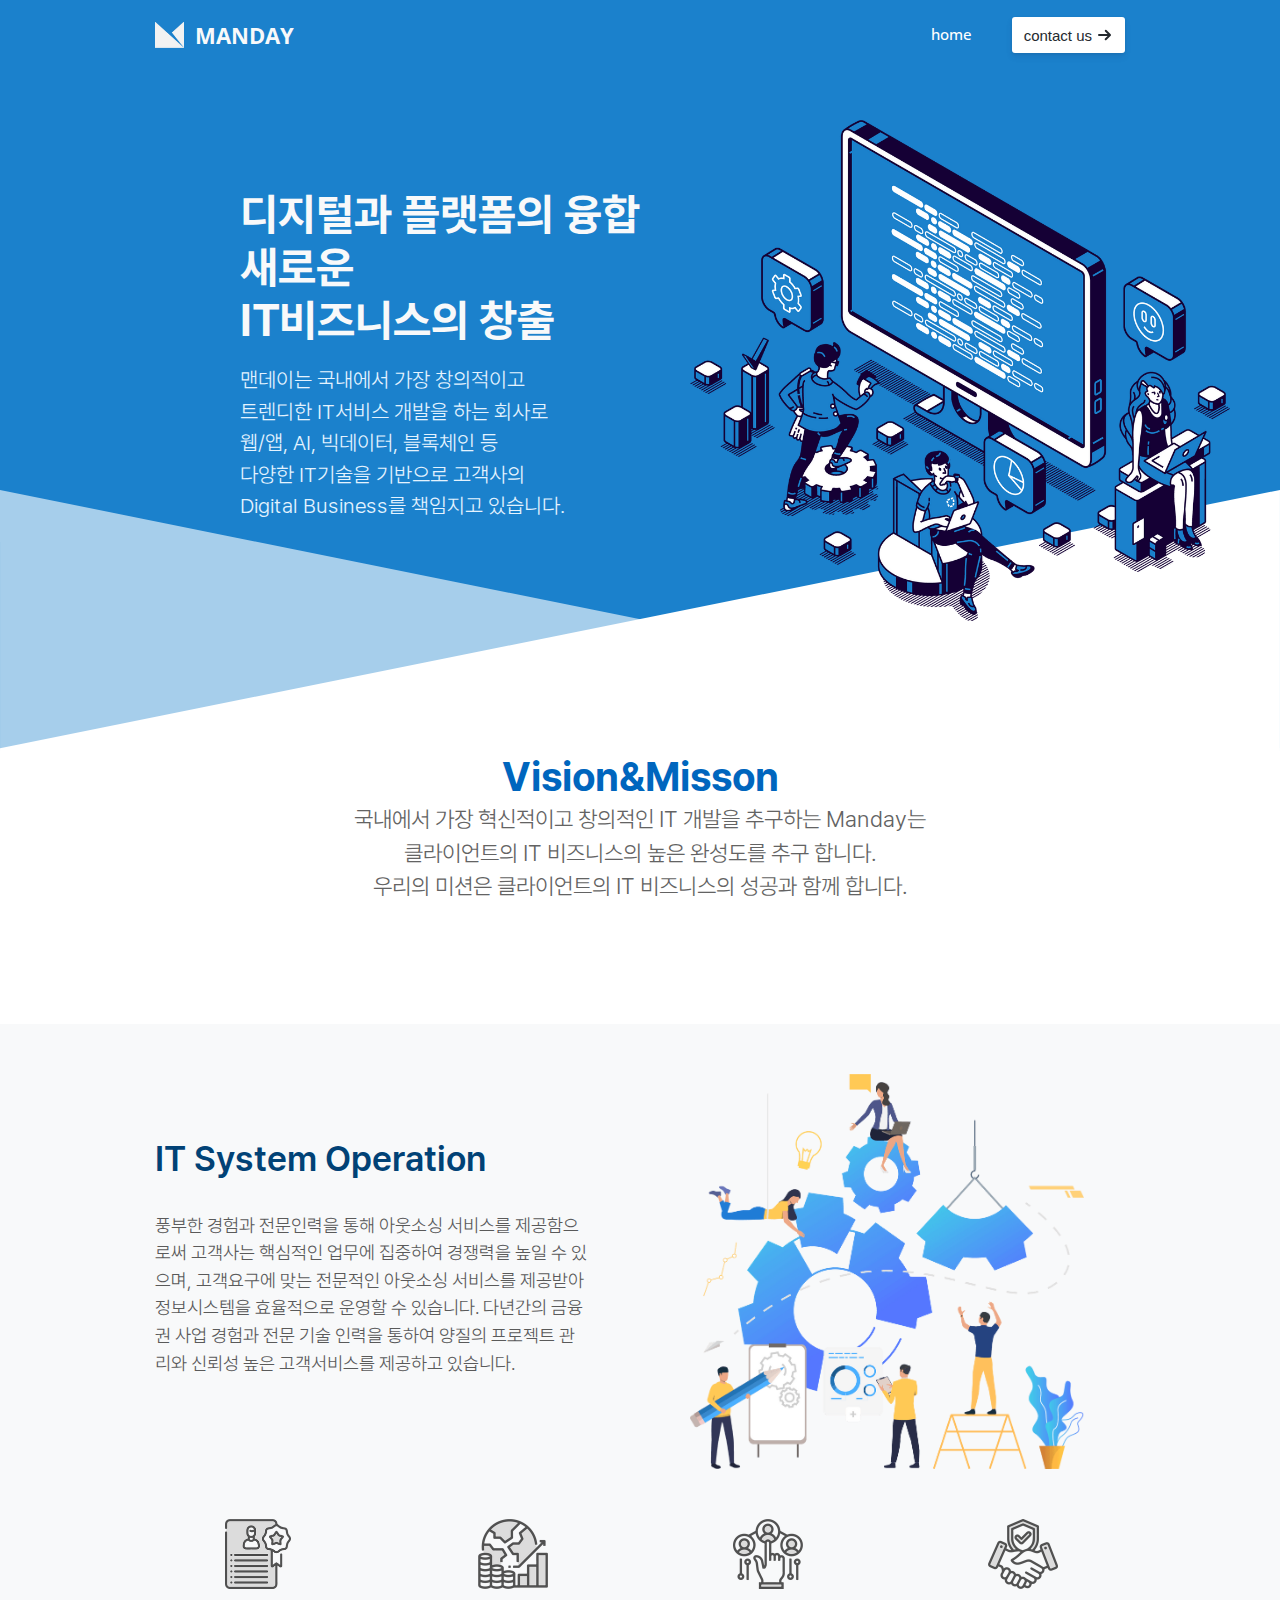
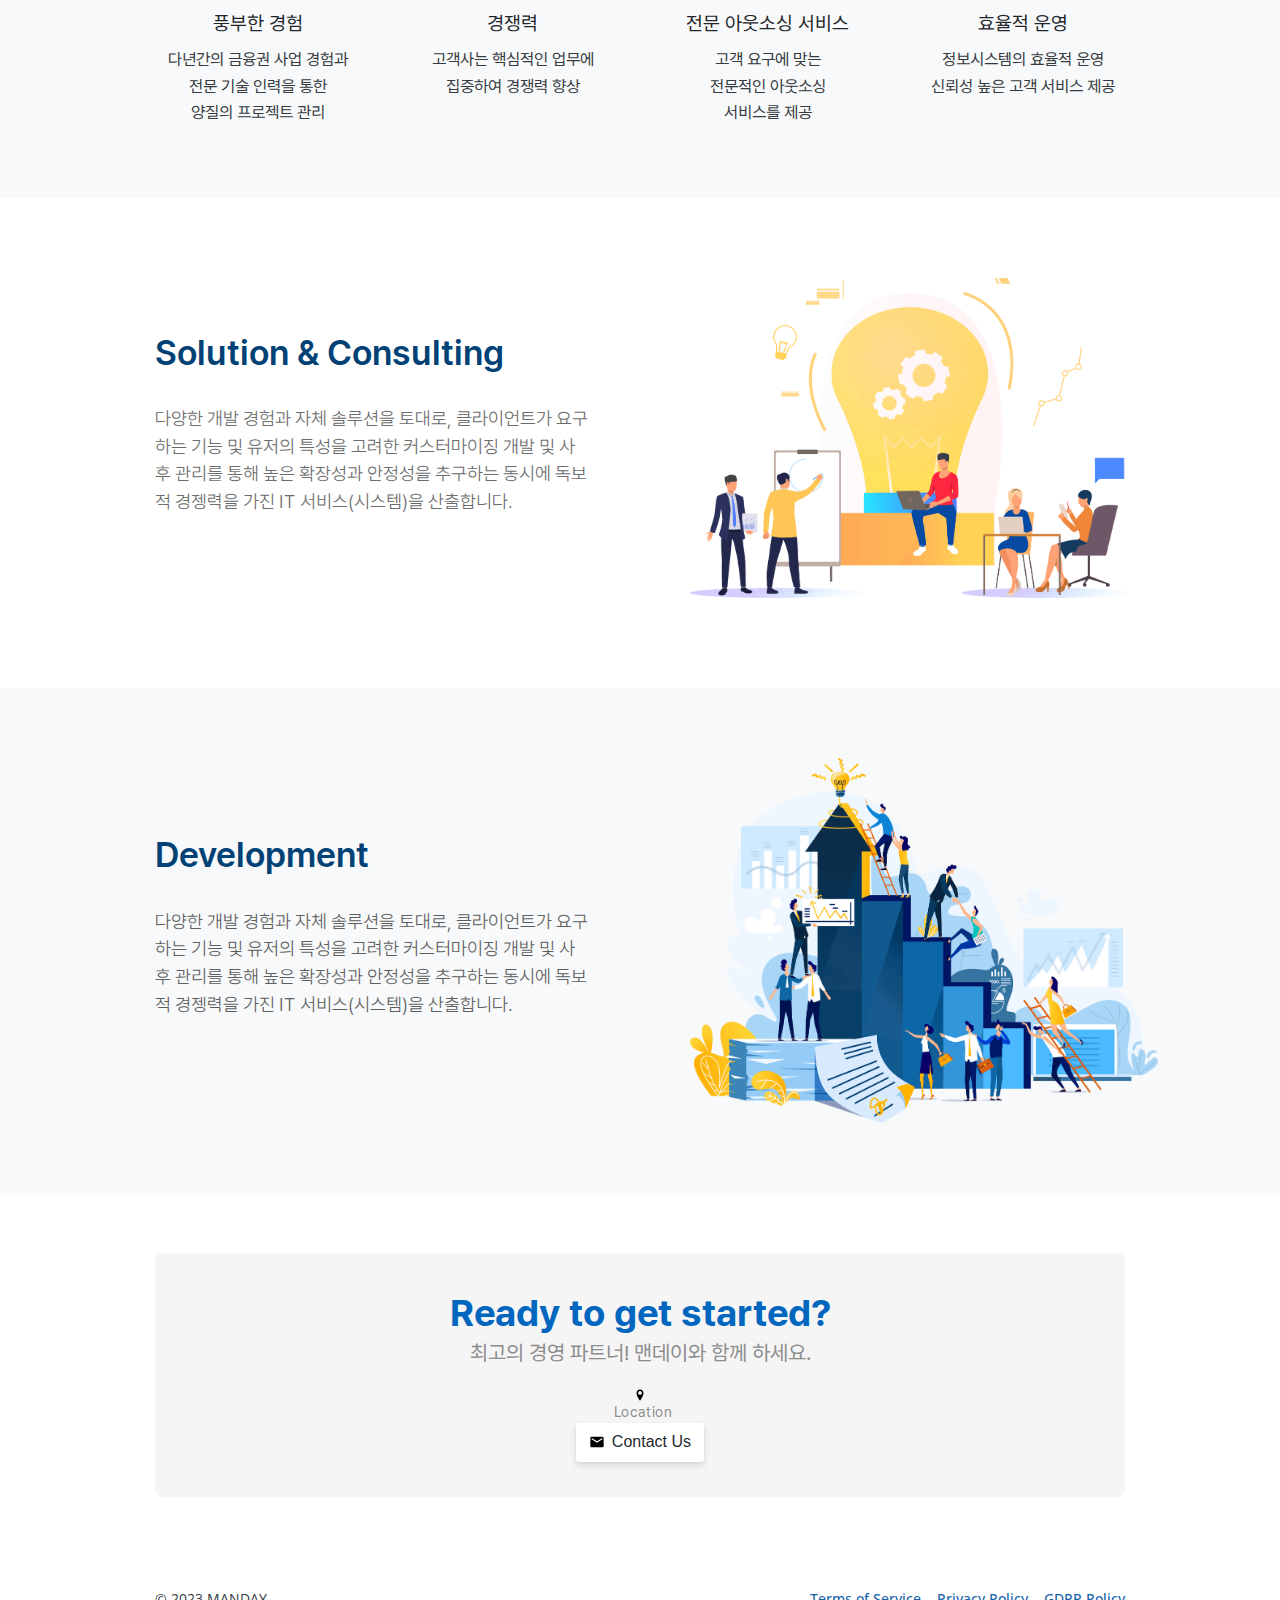
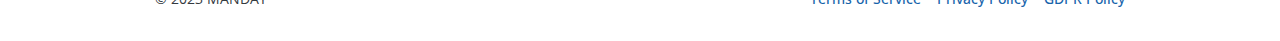
==== commit 168aa672: "init" ====
--- a/index.html
+++ b/index.html
@@ -469,7 +469,10 @@
                     src="./lib_YMyasMeaZCKRByeS/jfq6zbmgx4hlktxl.png?w=58" width="29" alt="[object Object]"></a><a
                     href="./index.html" class="header__logo" style="font-weight:700;font-size:22px">MANDAY</a></div>
             <div class="spacer"></div>
-            <div class="headerNav__links"><a href="./map.html">map</a><a href="./index.html">home</a></div>
+            <div class="headerNav__links">
+<!--                <a href="./map.html">map</a>-->
+                <a href="./index.html">home</a>
+            </div>
             <div class="header__navCtas"><a id="btn_u157coiuaff" class="btn primary" href="./contact.html"><span>contact us</span>
                 <svg width="1em" viewBox="0 0 15 12" xmlns="http://www.w3.org/2000/svg">
                     <path d="M9.6 7H1a1 1 0 1 1 0-2h8.6L7 2.4A1 1 0 0 1 8.4 1l4.3 4.2c.2.3.3.5.3.8 0 .3-.1.5-.3.7L8.4 11A1 1 0 1 1 7 9.5L9.6 7z"
@@ -483,7 +486,7 @@
         <div id="headerDrawerBackdrop" class="headerMenu__backdrop"></div>
         <div class="headerMenu__wrapper" style="background-color:rgb(21, 101, 159)">
             <ul class="headerMenu__links">
-                <li><a href="./map.html" class="drawerLink">map</a></li>
+<!--                <li><a href="./map.html" class="drawerLink">map</a></li>-->
                 <li><a href="./index.html" class="drawerLink">home</a></li>
                 <li>
                     <div class="drawerButtonChildren"><a href="./contact.html">
@@ -518,8 +521,7 @@
             <div class="ft__wrapper" style="max-width:485px">
                 <div class="ft__content"><h1 class="hero__title color-1 weight-title-h font-title">디지털과 플랫폼의 융합<br>새로운
                     IT비즈니스의 창출</h1>
-                    <p class="hero__subtitle weight-text">맨데이는 국내에서 가장 창의적이고<br>트렌디한 IT서비스 개발을 하는 회사로<br>웹/앱, AI, 빅데이터,
-                        블록체인 등<br>다양한 IT기술을 기반으로 고객사의<br>Digital Business를 책임지고 있습니다.</p>
+                    <p class="hero__subtitle weight-text">맨데이는 국내에서 가장 창의적이고 <br>트렌디한 IT서비스 개발을 하는 회사로 <br>웹/앱, AI, 빅데이터, 블록체인 등 <br>다양한 IT기술을 기반으로 고객사의<br>Digital Business를 책임지고 있습니다.</p>
                     <div class="ctas"></div>
                     <div class="hero__ctaInfo"></div>
                 </div>
@@ -678,7 +680,7 @@
                     get started?</h2>
                     <p class="weight-text section__subtitle center" style="margin-bottom:50px">최고의 경영 파트너! 맨데이와 함께
                         하세요.</p></div>
-                <div class="ctas"><a id="btn_llw8eooe62i" class="btn primary btn--large" href="./map.html">
+<!--                <div class="ctas"><a id="btn_llw8eooe62i" class="btn primary btn&#45;&#45;large" href="./map.html">-->
                     <div class="iconWrapper medium true" style="width:1em;height:1em">
                         <svg class="icon icon--button" xmlns="http://www.w3.org/2000/svg" width="1em" height="1em"
                              viewBox="0 0 20 20">
@@ -708,7 +710,7 @@
                     get started?</h2>
                     <p class="weight-text section__subtitle center" style="margin-bottom:50px">최고의 경영 파트너!<br>맨데이와 함께
                         하세요.</p></div>
-                <div class="ctas"><a id="btn_vnfutyleirt" class="btn primary btn--large" href="./map.html">
+<!--                <div class="ctas"><a id="btn_vnfutyleirt" class="btn primary btn&#45;&#45;large" href="./map.html">-->
                     <div class="iconWrapper medium true" style="width:1em;height:1em">
                         <svg class="icon icon--button" xmlns="http://www.w3.org/2000/svg" width="1em" height="1em"
                              viewBox="0 0 20 20">
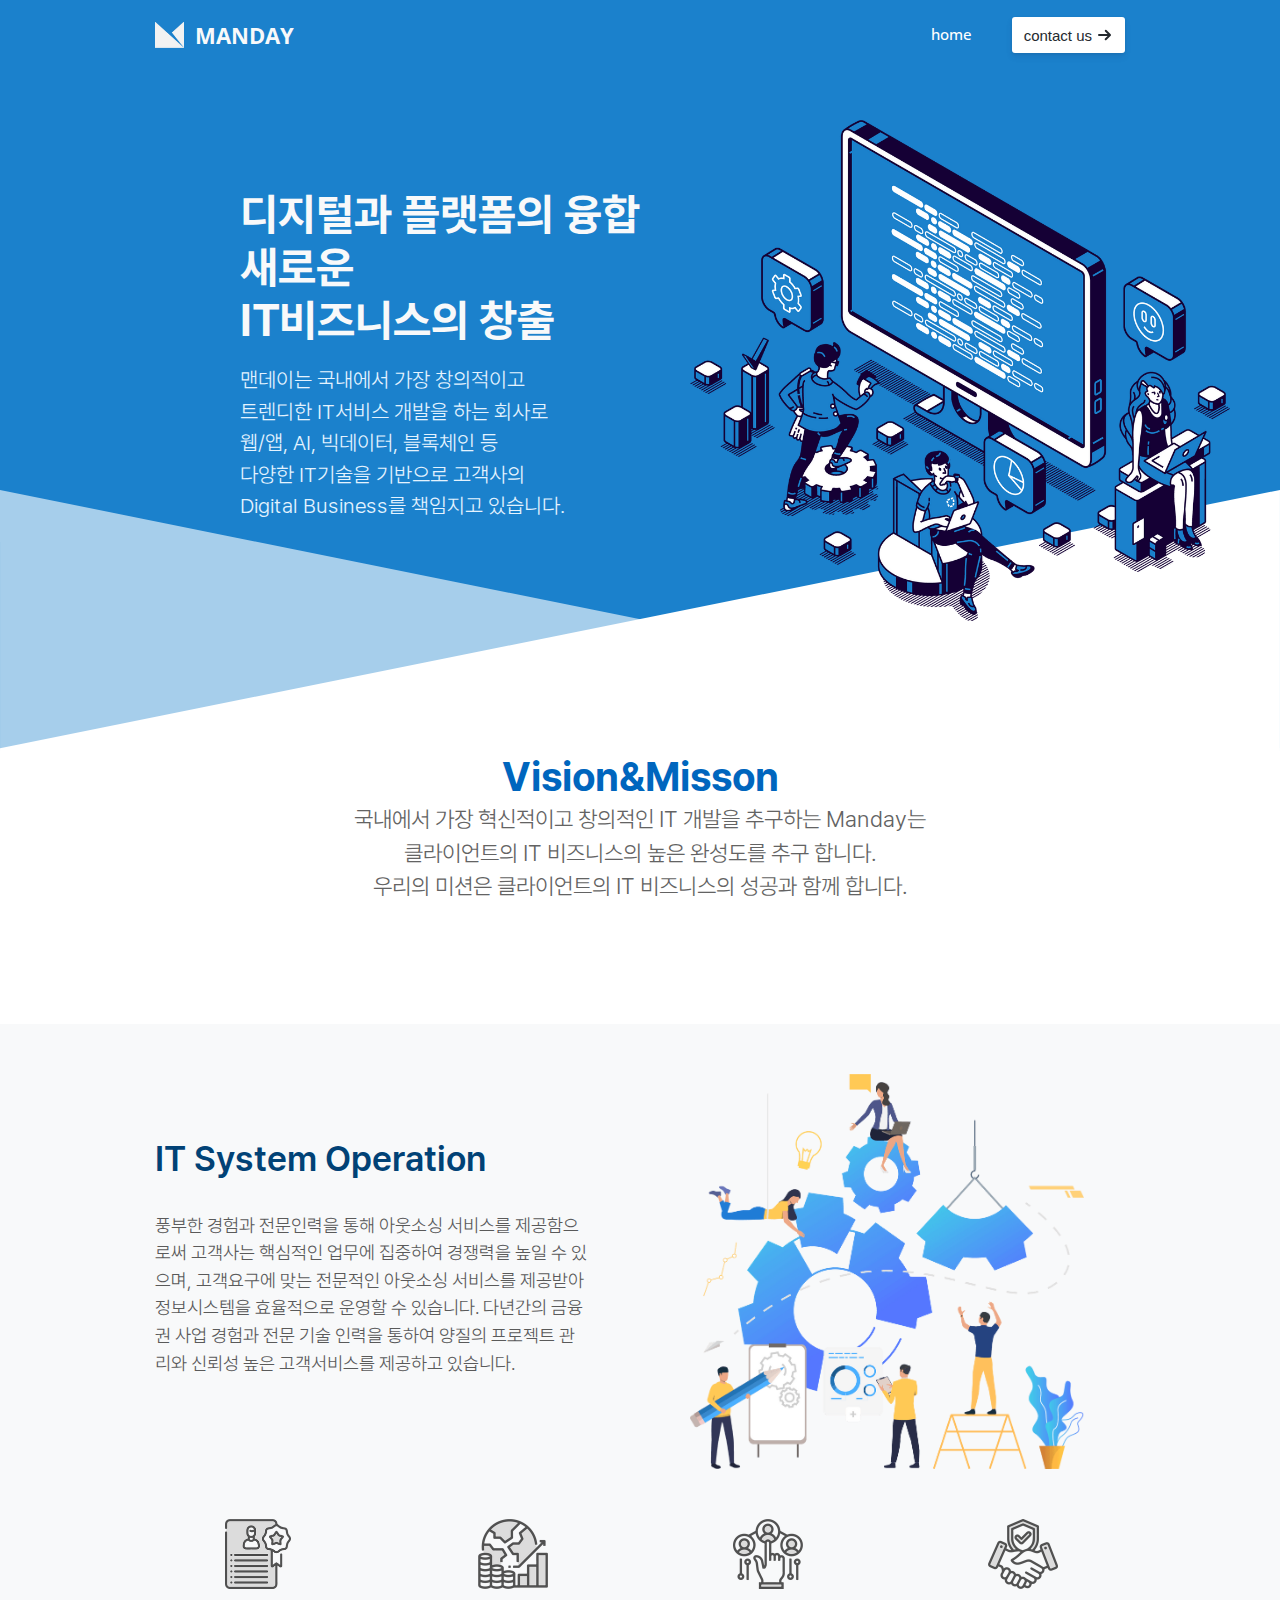
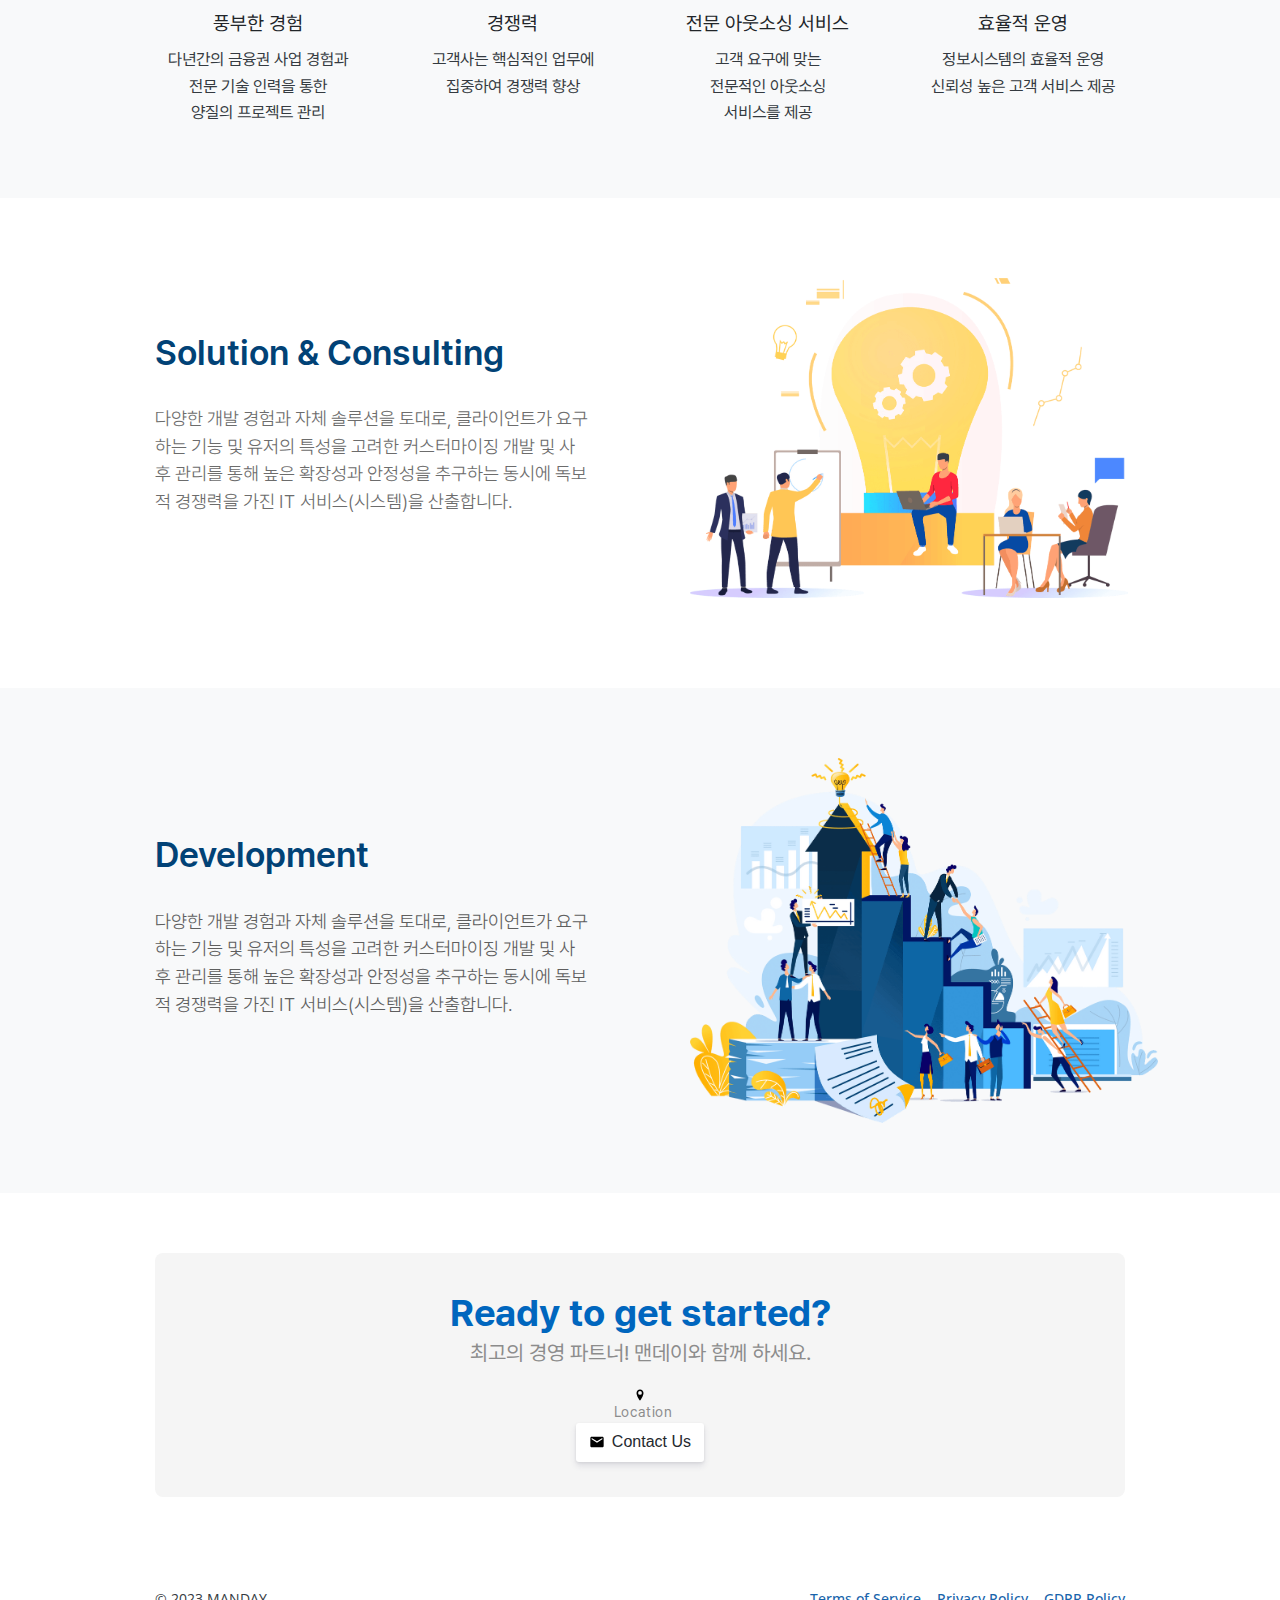
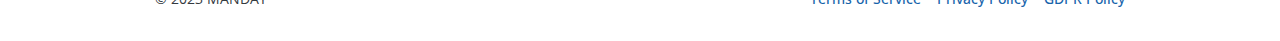
==== commit 3c55cbf0: "init" ====
--- a/index.html
+++ b/index.html
@@ -626,7 +626,7 @@
                         <div class="ftPoint">
                             <div class="ftPoint__meta"><h3 class="ftPoint__title color-1 weight-text-m"></h3>
                                 <div class="ftPoint__description"><p>다양한 개발 경험과 자체 솔루션을 토대로, 클라이언트가 요구하는 기능 및 유저의 특성을
-                                    고려한 커스터마이징 개발 및 사후 관리를 통해 높은 확장성과 안정성을 추구하는 동시에 독보적 경젱력을 가진 IT 서비스(시스템)을 산출합니다.</p>
+                                    고려한 커스터마이징 개발 및 사후 관리를 통해 높은 확장성과 안정성을 추구하는 동시에 독보적 경쟁력을 가진 IT 서비스(시스템)을 산출합니다.</p>
                                 </div>
                             </div>
                         </div>
@@ -654,7 +654,7 @@
                         <div class="ftPoint">
                             <div class="ftPoint__meta"><h3 class="ftPoint__title color-1 weight-text-m"></h3>
                                 <div class="ftPoint__description"><p>다양한 개발 경험과 자체 솔루션을 토대로, 클라이언트가 요구하는 기능 및 유저의 특성을
-                                    고려한 커스터마이징 개발 및 사후 관리를 통해 높은 확장성과 안정성을 추구하는 동시에 독보적 경젱력을 가진 IT 서비스(시스템)을 산출합니다.</p>
+                                    고려한 커스터마이징 개발 및 사후 관리를 통해 높은 확장성과 안정성을 추구하는 동시에 독보적 경쟁력을 가진 IT 서비스(시스템)을 산출합니다.</p>
                                 </div>
                             </div>
                         </div>
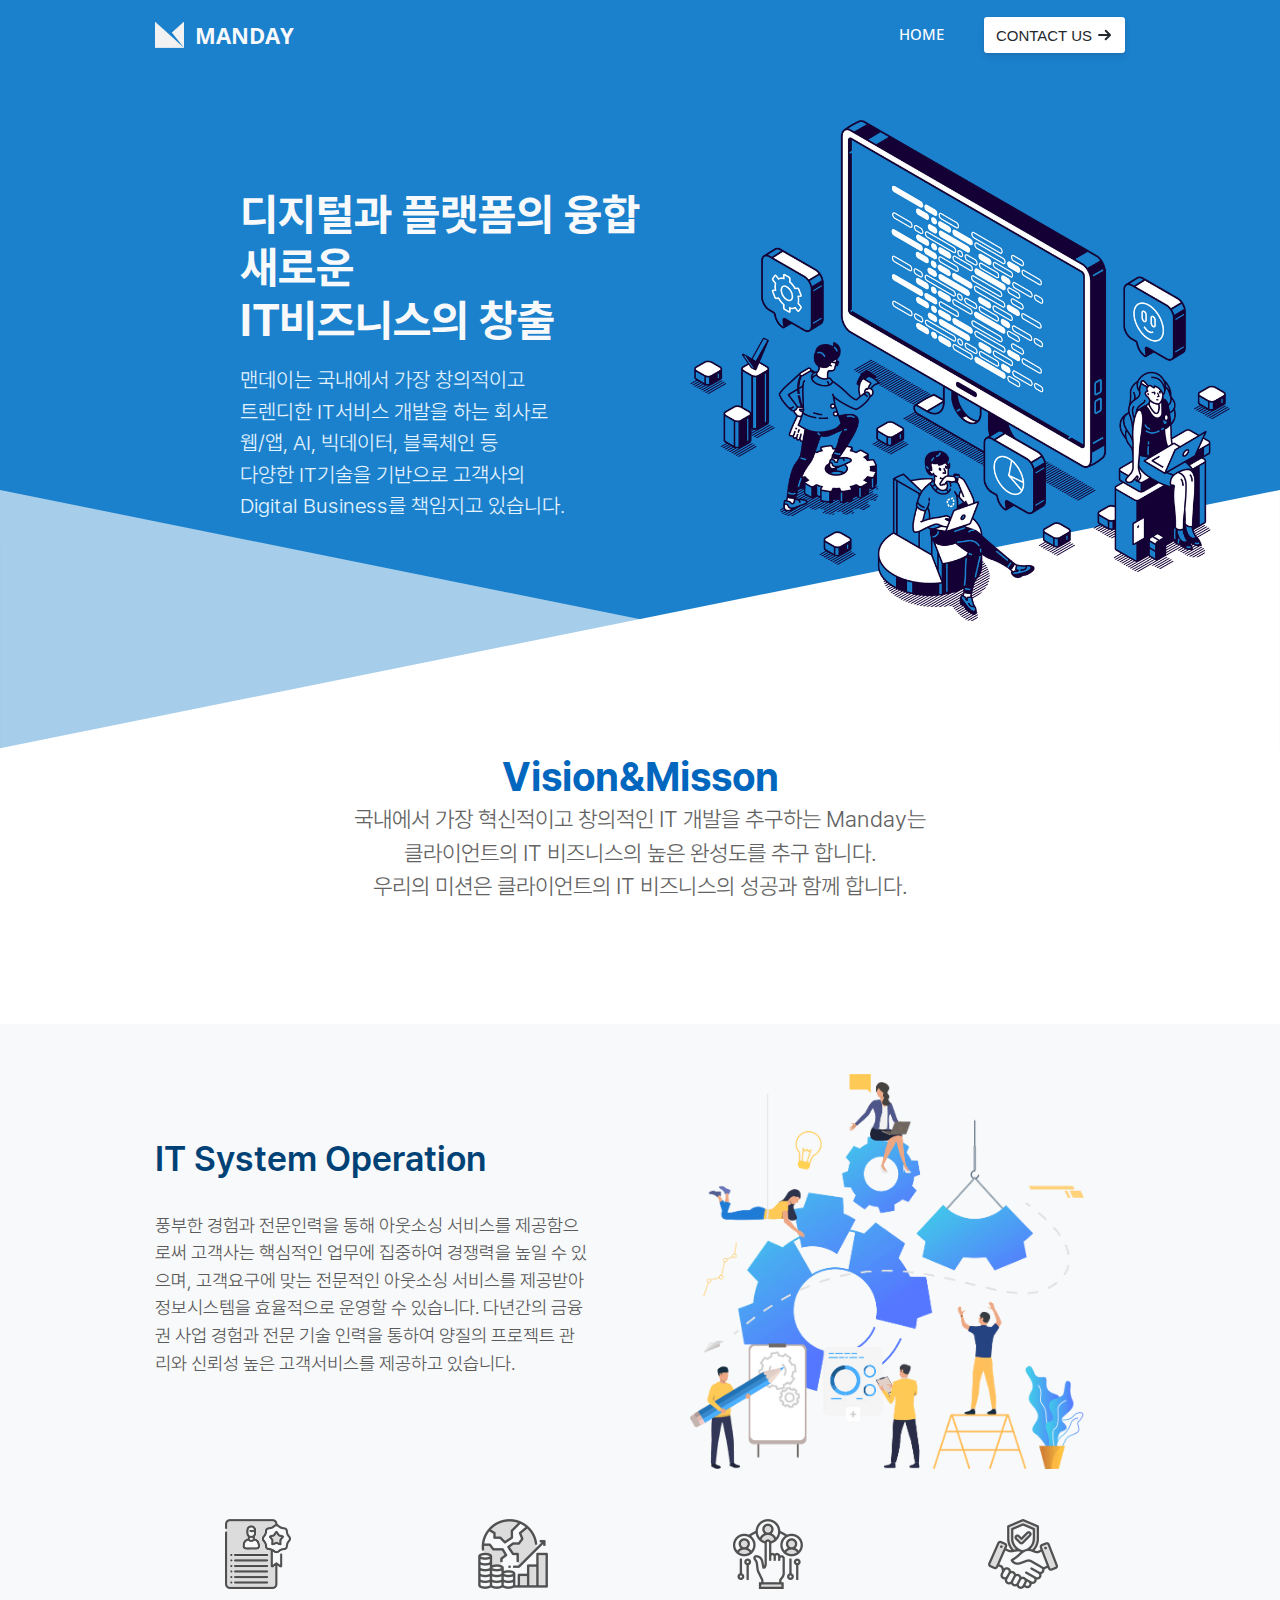
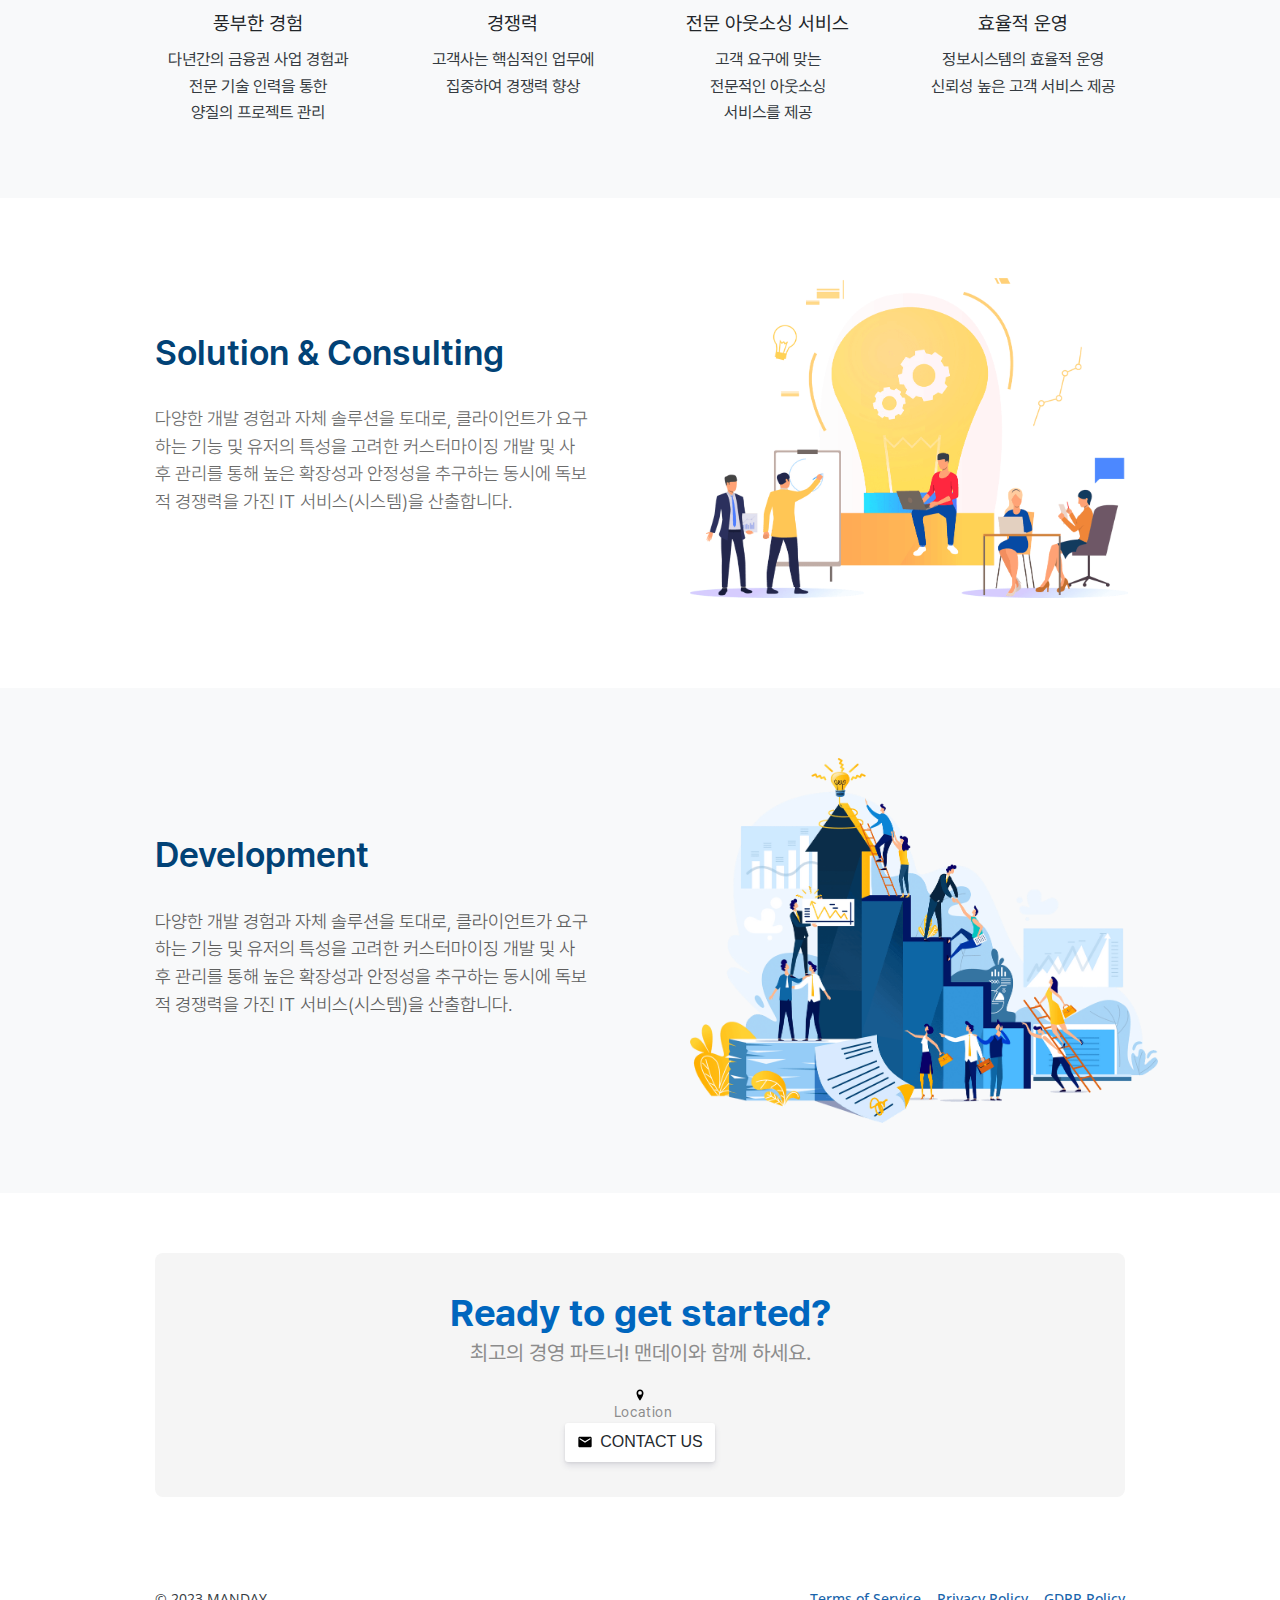
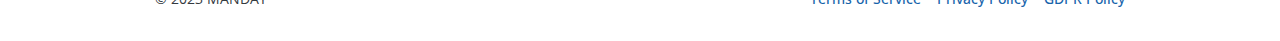
==== commit b48859fa: "init" ====
--- a/index.html
+++ b/index.html
@@ -471,9 +471,9 @@
             <div class="spacer"></div>
             <div class="headerNav__links">
 <!--                <a href="./map.html">map</a>-->
-                <a href="./index.html">home</a>
-            </div>
-            <div class="header__navCtas"><a id="btn_u157coiuaff" class="btn primary" href="./contact.html"><span>contact us</span>
+                <a href="./index.html">HOME</a>
+            </div>
+            <div class="header__navCtas"><a id="btn_u157coiuaff" class="btn primary" href="./contact.html"><span>CONTACT US</span>
                 <svg width="1em" viewBox="0 0 15 12" xmlns="http://www.w3.org/2000/svg">
                     <path d="M9.6 7H1a1 1 0 1 1 0-2h8.6L7 2.4A1 1 0 0 1 8.4 1l4.3 4.2c.2.3.3.5.3.8 0 .3-.1.5-.3.7L8.4 11A1 1 0 1 1 7 9.5L9.6 7z"
                           fill="currentColor"></path>
@@ -490,7 +490,7 @@
                 <li><a href="./index.html" class="drawerLink">home</a></li>
                 <li>
                     <div class="drawerButtonChildren"><a href="./contact.html">
-                        <div class="headerButtonChild__meta">contact us</div>
+                        <div class="headerButtonChild__meta">CONTACT US</div>
                         <svg width="13" height="12" xmlns="http://www.w3.org/2000/svg">
                             <path d="M9.557 7H1a1 1 0 1 1 0-2h8.586L7.007 2.421a1 1 0 0 1 1.414-1.414l4.243 4.243c.203.202.3.47.292.736a.997.997 0 0 1-.292.735L8.42 10.964A1 1 0 1 1 7.007 9.55L9.557 7z"
                                   fill="currentColor"></path>
@@ -695,7 +695,7 @@
                         <div class="icon medium"
                              style="height:1em;width:1em;background-image:url(./lib_LotZLYZyVeEMBxSp/yc7wt83v7k62xnzl.svg?w=68&amp;h=68)"></div>
                     </div>
-                    <span style="margin-left:0.3em;padding-left:2px">Contact Us</span></a></div>
+                    <span style="margin-left:0.3em;padding-left:2px">CONTACT US</span></a></div>
             </div>
         </div>
     </div>
@@ -725,7 +725,7 @@
                         <div class="icon medium"
                              style="height:1em;width:1em;background-image:url(./lib_LotZLYZyVeEMBxSp/yc7wt83v7k62xnzl.svg?w=68&amp;h=68)"></div>
                     </div>
-                    <span style="margin-left:0.3em;padding-left:2px">Contact Us</span></a></div>
+                    <span style="margin-left:0.3em;padding-left:2px">CONTACT US</span></a></div>
             </div>
         </div>
     </div>
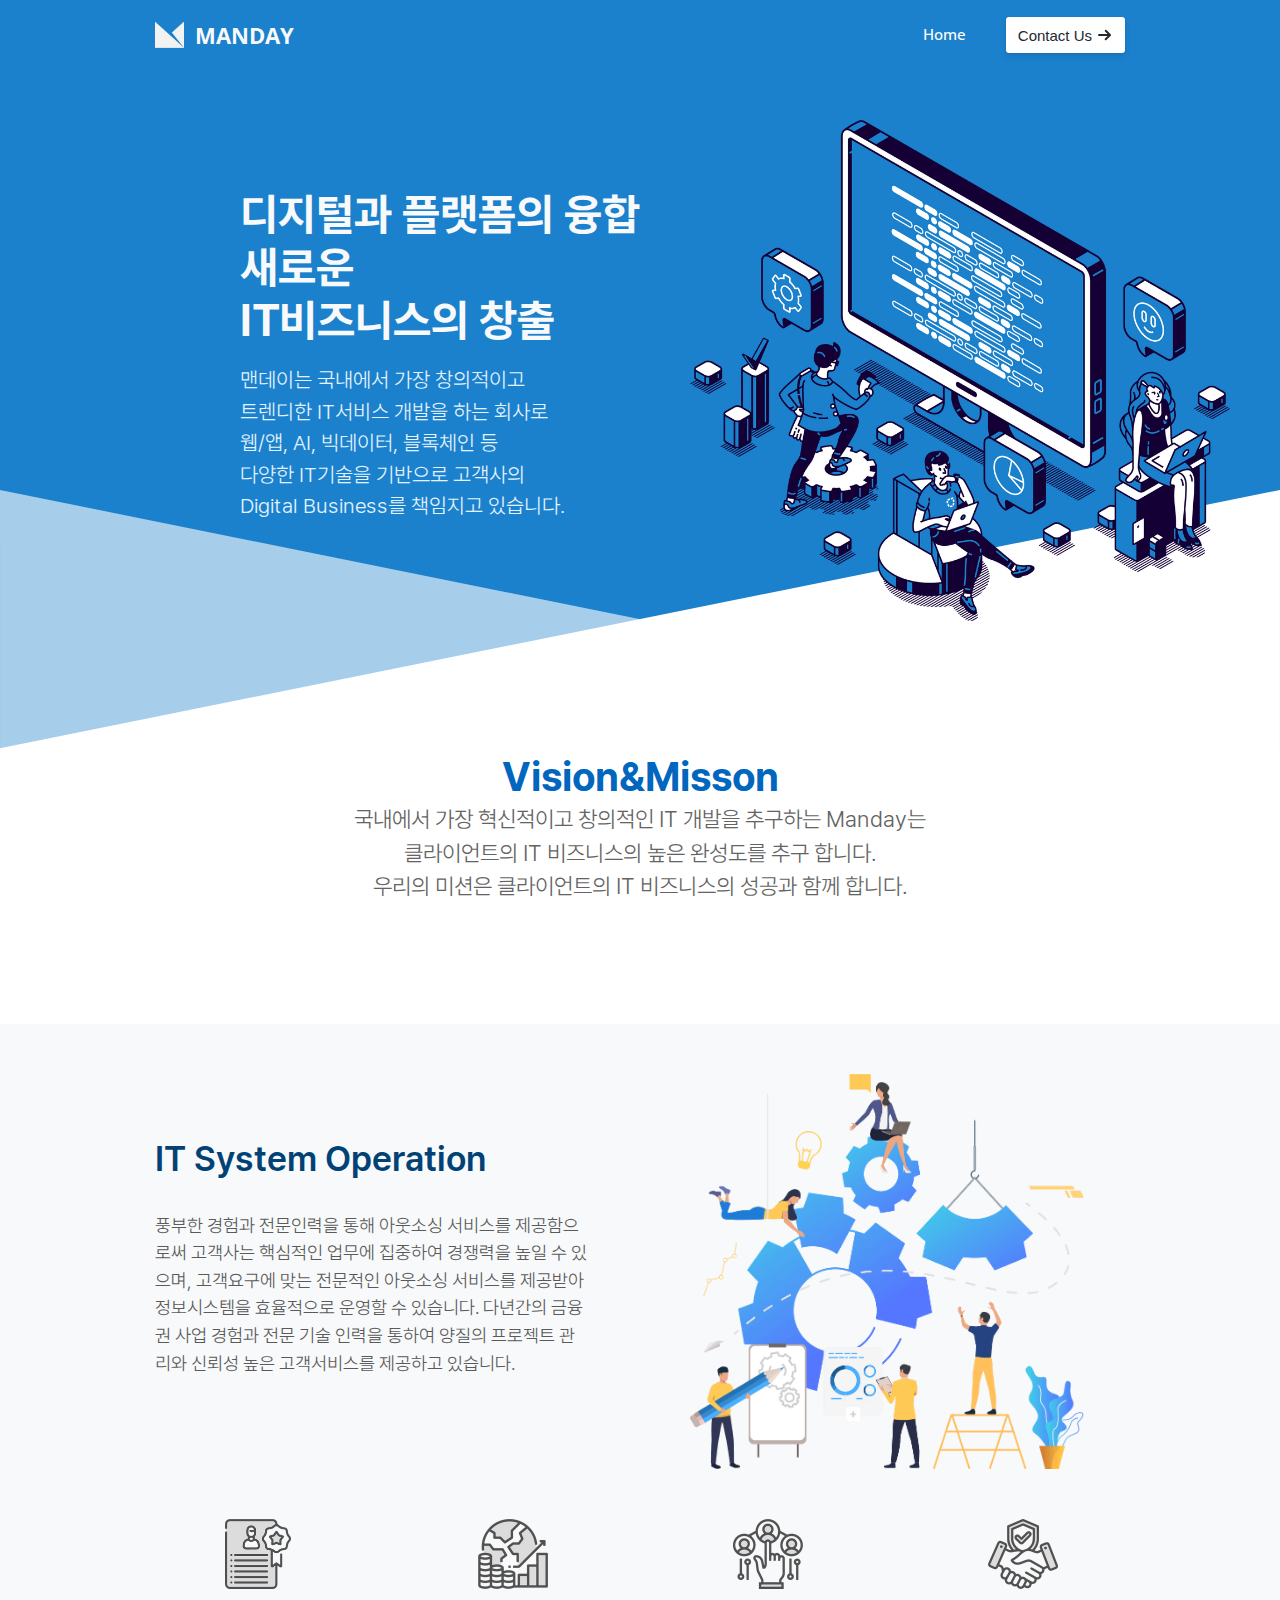
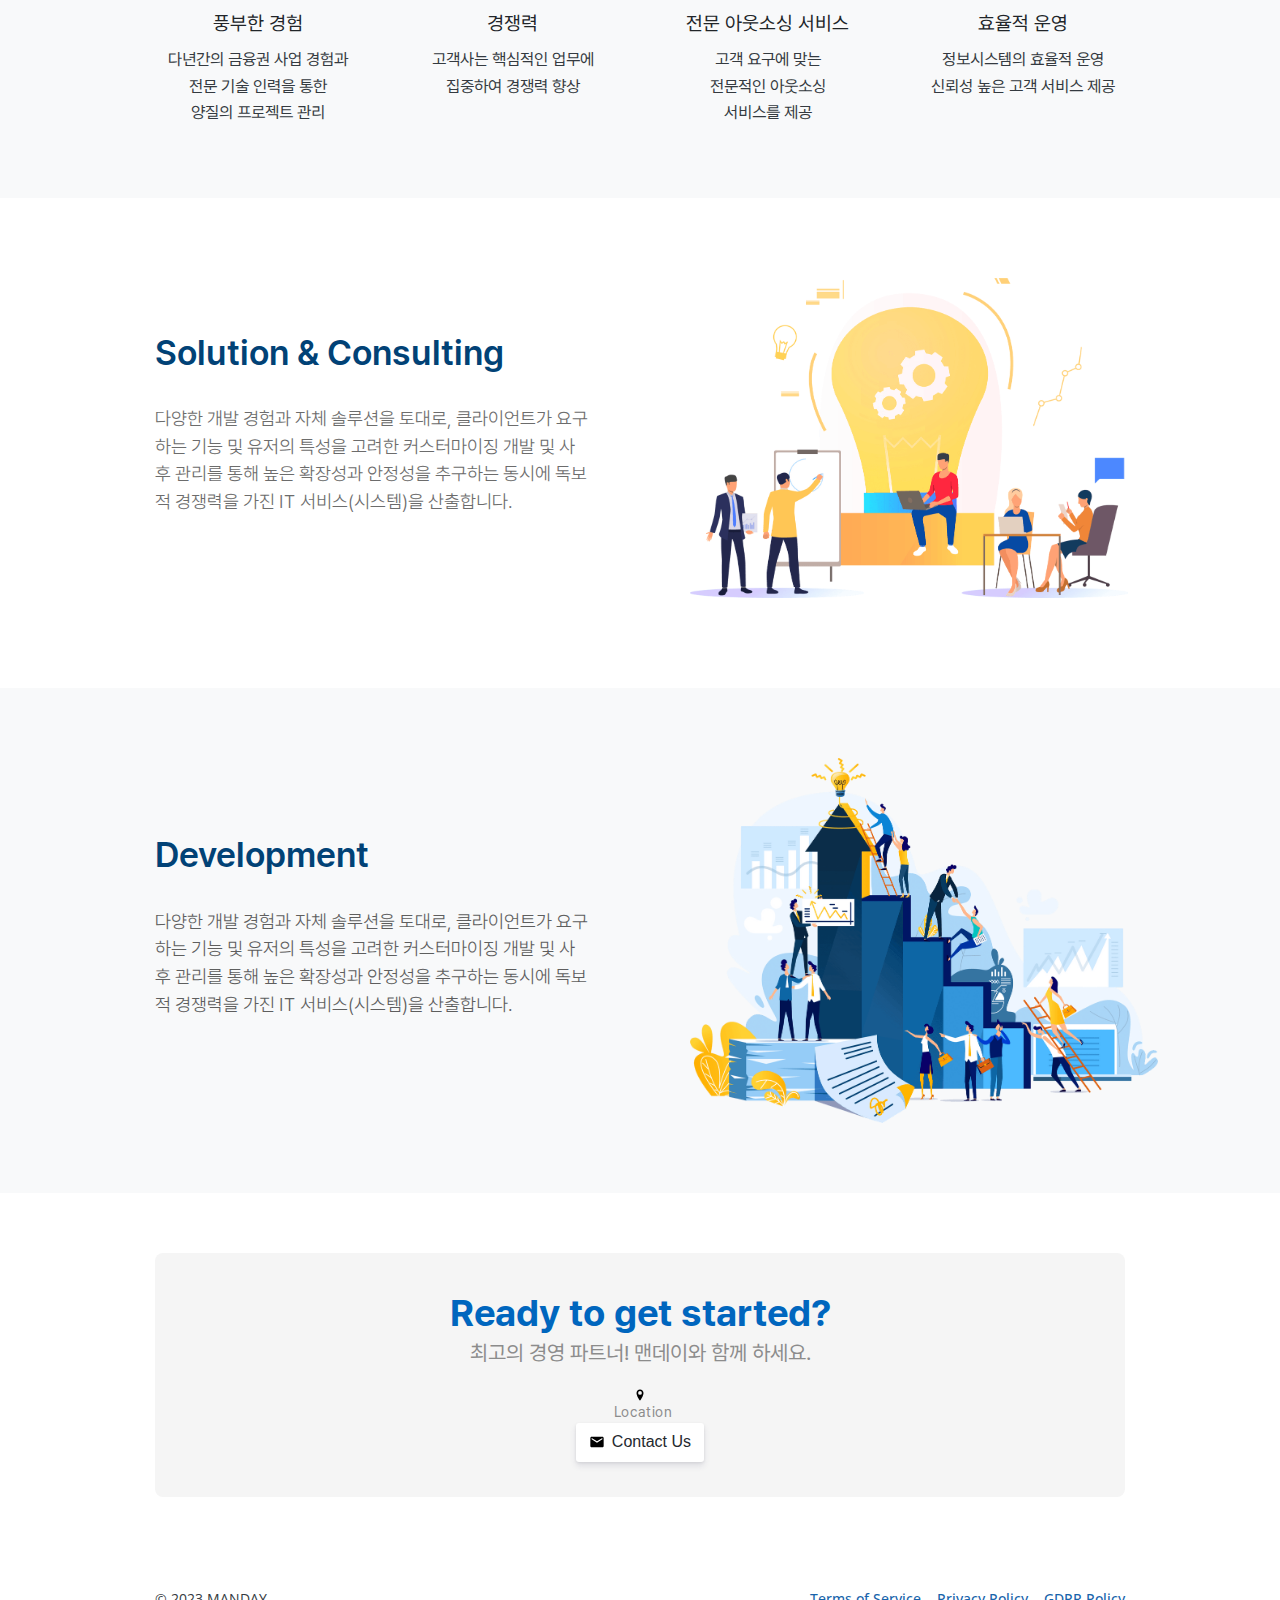
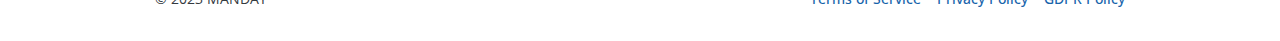
==== commit a988e5ef: "init" ====
--- a/index.html
+++ b/index.html
@@ -471,9 +471,9 @@
             <div class="spacer"></div>
             <div class="headerNav__links">
 <!--                <a href="./map.html">map</a>-->
-                <a href="./index.html">HOME</a>
-            </div>
-            <div class="header__navCtas"><a id="btn_u157coiuaff" class="btn primary" href="./contact.html"><span>CONTACT US</span>
+                <a href="./index.html">Home</a>
+            </div>
+            <div class="header__navCtas"><a id="btn_u157coiuaff" class="btn primary" href="./contact.html"><span>Contact Us</span>
                 <svg width="1em" viewBox="0 0 15 12" xmlns="http://www.w3.org/2000/svg">
                     <path d="M9.6 7H1a1 1 0 1 1 0-2h8.6L7 2.4A1 1 0 0 1 8.4 1l4.3 4.2c.2.3.3.5.3.8 0 .3-.1.5-.3.7L8.4 11A1 1 0 1 1 7 9.5L9.6 7z"
                           fill="currentColor"></path>
@@ -487,10 +487,10 @@
         <div class="headerMenu__wrapper" style="background-color:rgb(21, 101, 159)">
             <ul class="headerMenu__links">
 <!--                <li><a href="./map.html" class="drawerLink">map</a></li>-->
-                <li><a href="./index.html" class="drawerLink">home</a></li>
+                <li><a href="./index.html" class="drawerLink">Home</a></li>
                 <li>
                     <div class="drawerButtonChildren"><a href="./contact.html">
-                        <div class="headerButtonChild__meta">CONTACT US</div>
+                        <div class="headerButtonChild__meta">Contact Us</div>
                         <svg width="13" height="12" xmlns="http://www.w3.org/2000/svg">
                             <path d="M9.557 7H1a1 1 0 1 1 0-2h8.586L7.007 2.421a1 1 0 0 1 1.414-1.414l4.243 4.243c.203.202.3.47.292.736a.997.997 0 0 1-.292.735L8.42 10.964A1 1 0 1 1 7.007 9.55L9.557 7z"
                                   fill="currentColor"></path>
@@ -695,7 +695,7 @@
                         <div class="icon medium"
                              style="height:1em;width:1em;background-image:url(./lib_LotZLYZyVeEMBxSp/yc7wt83v7k62xnzl.svg?w=68&amp;h=68)"></div>
                     </div>
-                    <span style="margin-left:0.3em;padding-left:2px">CONTACT US</span></a></div>
+                    <span style="margin-left:0.3em;padding-left:2px">Contact Us</span></a></div>
             </div>
         </div>
     </div>
@@ -725,7 +725,7 @@
                         <div class="icon medium"
                              style="height:1em;width:1em;background-image:url(./lib_LotZLYZyVeEMBxSp/yc7wt83v7k62xnzl.svg?w=68&amp;h=68)"></div>
                     </div>
-                    <span style="margin-left:0.3em;padding-left:2px">CONTACT US</span></a></div>
+                    <span style="margin-left:0.3em;padding-left:2px">Contact Us</span></a></div>
             </div>
         </div>
     </div>
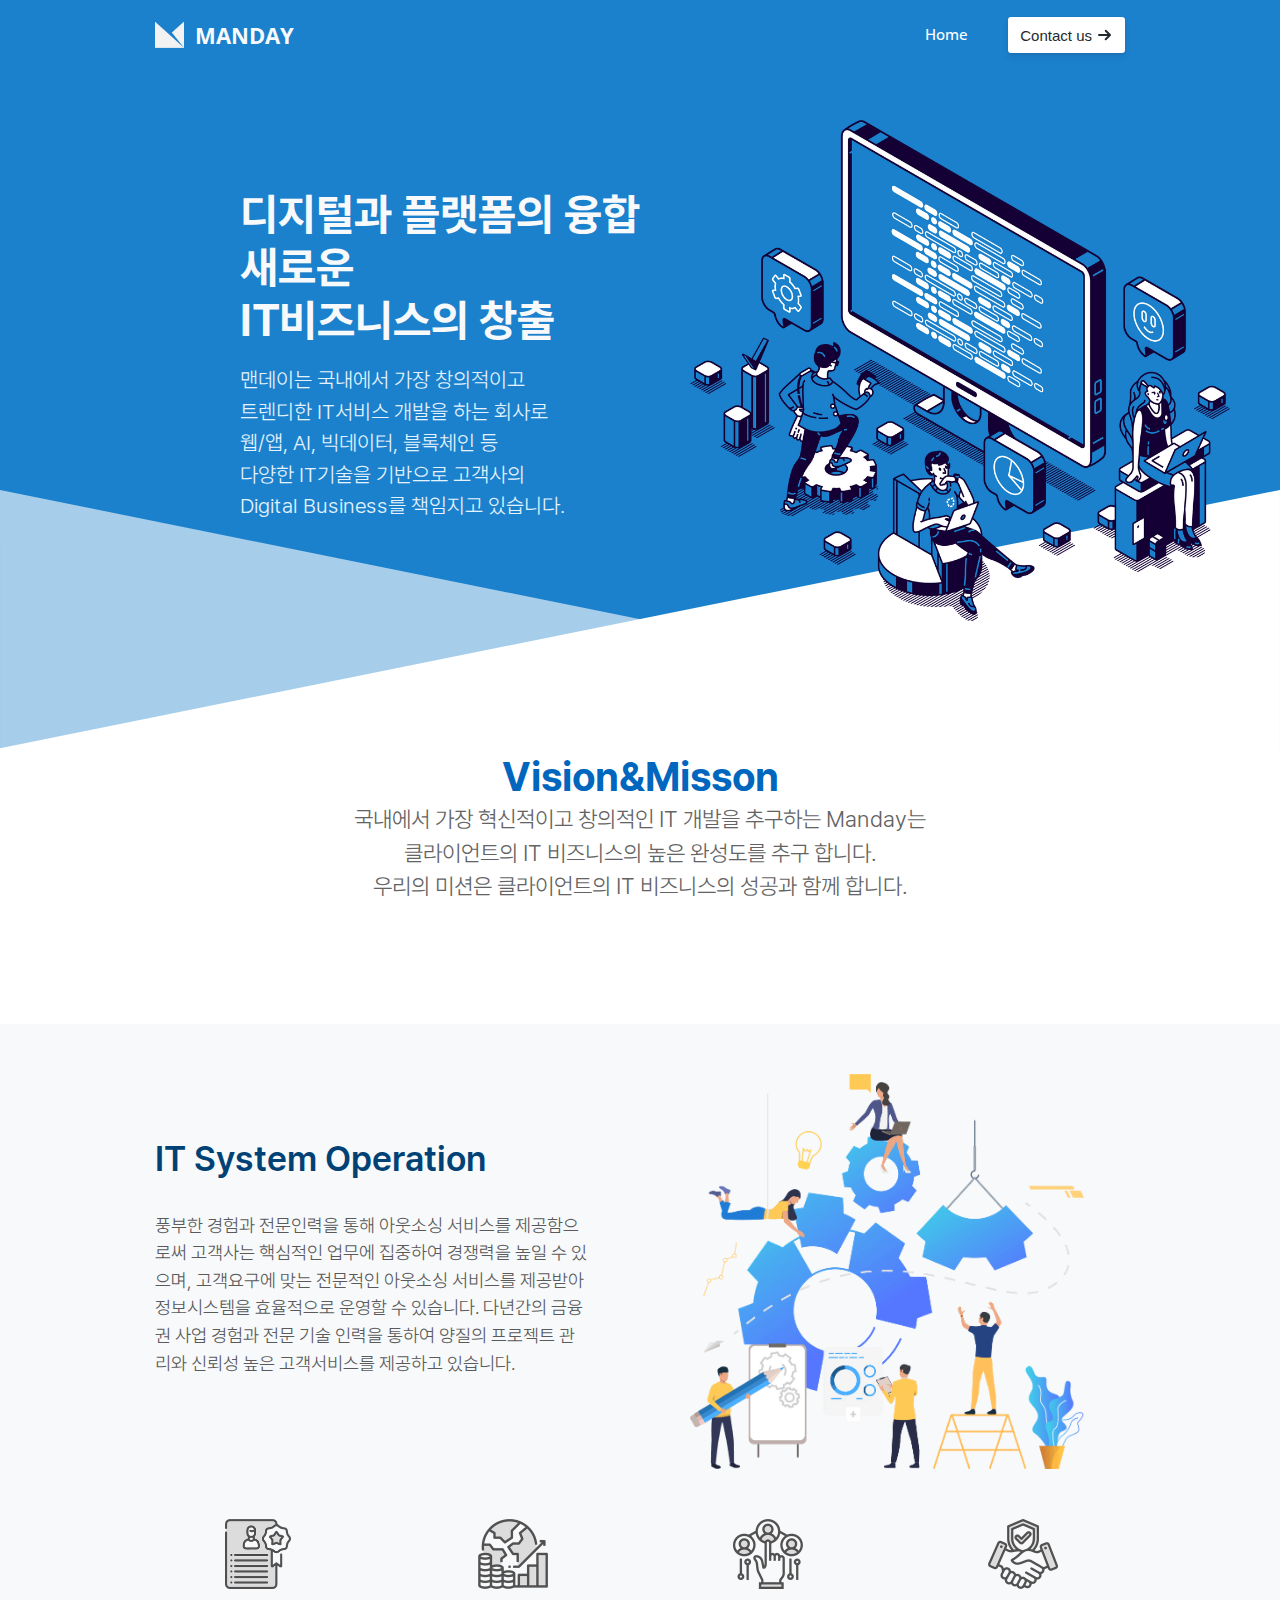
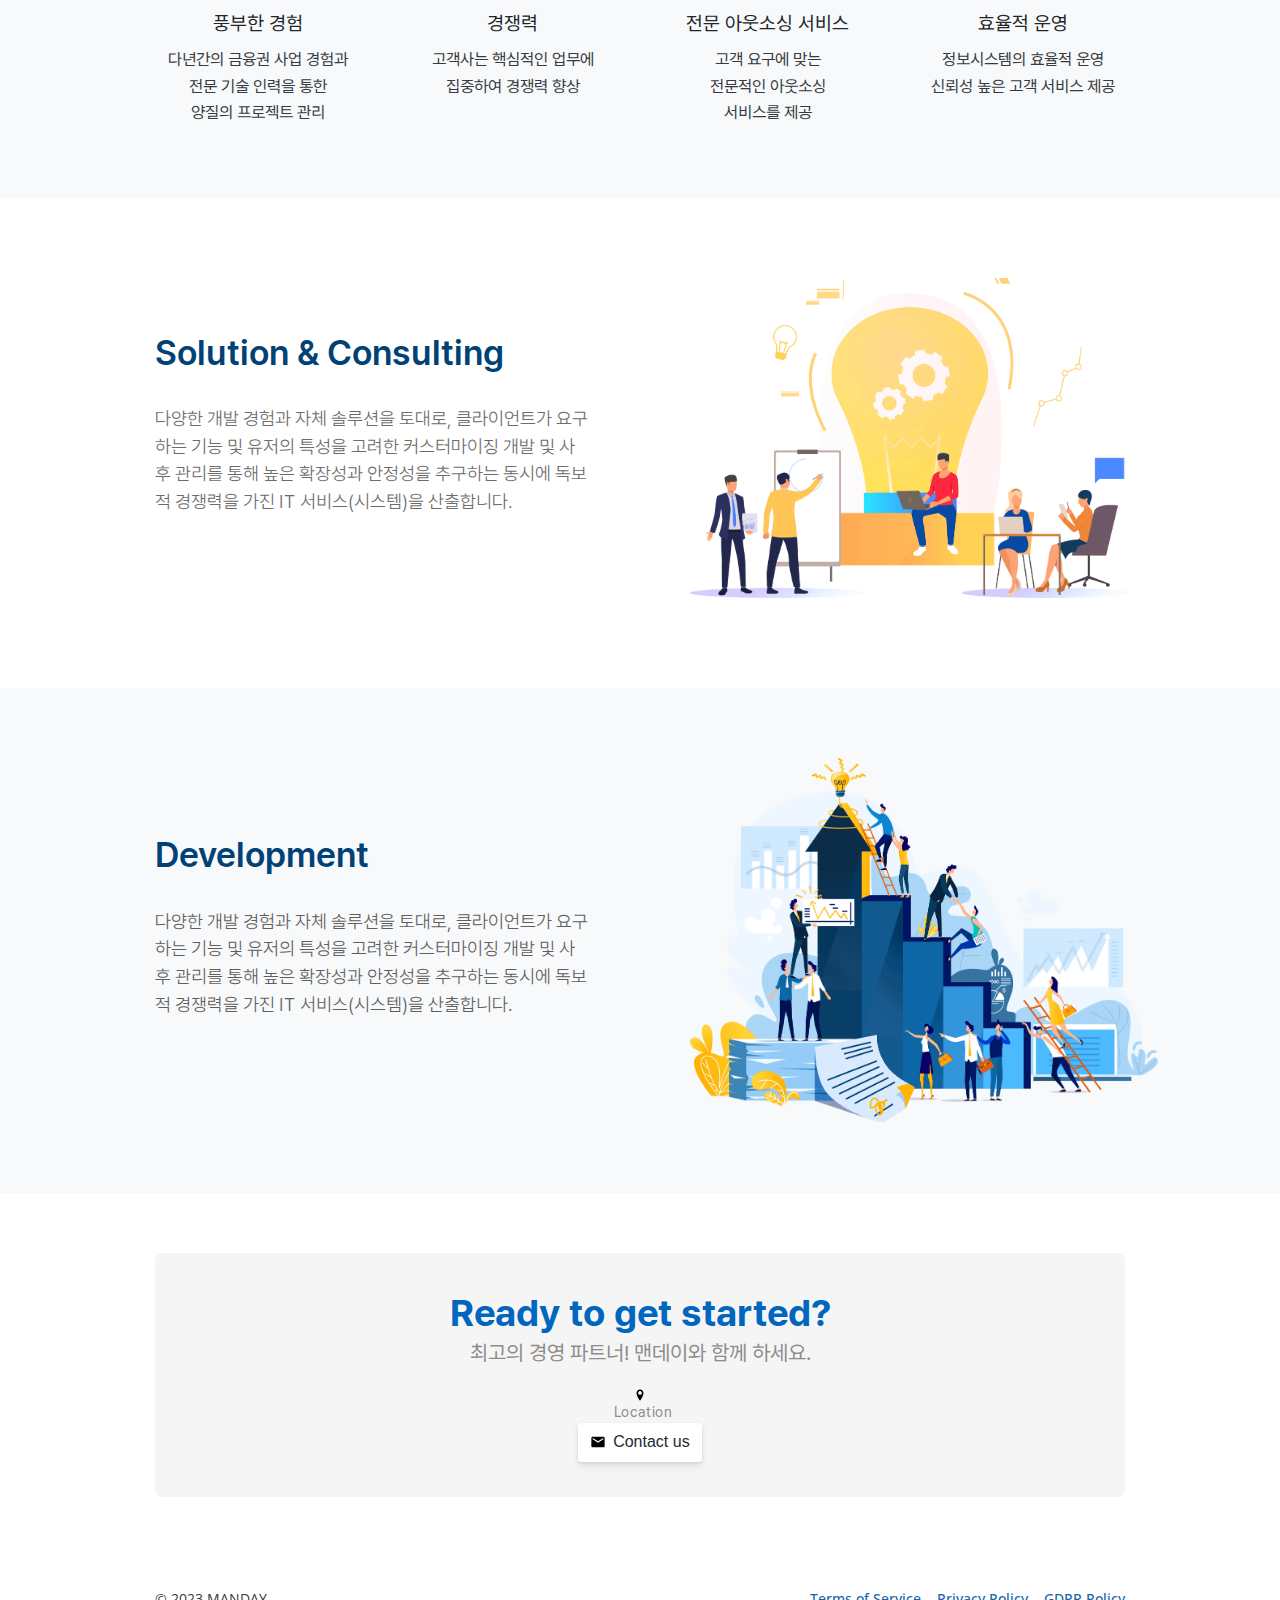
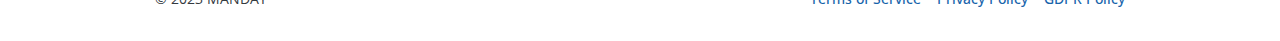
==== commit 7eb9809e: "init" ====
--- a/index.html
+++ b/index.html
@@ -473,7 +473,7 @@
 <!--                <a href="./map.html">map</a>-->
                 <a href="./index.html">Home</a>
             </div>
-            <div class="header__navCtas"><a id="btn_u157coiuaff" class="btn primary" href="./contact.html"><span>Contact Us</span>
+            <div class="header__navCtas"><a id="btn_u157coiuaff" class="btn primary" href="./contact.html"><span>Contact us</span>
                 <svg width="1em" viewBox="0 0 15 12" xmlns="http://www.w3.org/2000/svg">
                     <path d="M9.6 7H1a1 1 0 1 1 0-2h8.6L7 2.4A1 1 0 0 1 8.4 1l4.3 4.2c.2.3.3.5.3.8 0 .3-.1.5-.3.7L8.4 11A1 1 0 1 1 7 9.5L9.6 7z"
                           fill="currentColor"></path>
@@ -490,7 +490,7 @@
                 <li><a href="./index.html" class="drawerLink">Home</a></li>
                 <li>
                     <div class="drawerButtonChildren"><a href="./contact.html">
-                        <div class="headerButtonChild__meta">Contact Us</div>
+                        <div class="headerButtonChild__meta">Contact us</div>
                         <svg width="13" height="12" xmlns="http://www.w3.org/2000/svg">
                             <path d="M9.557 7H1a1 1 0 1 1 0-2h8.586L7.007 2.421a1 1 0 0 1 1.414-1.414l4.243 4.243c.203.202.3.47.292.736a.997.997 0 0 1-.292.735L8.42 10.964A1 1 0 1 1 7.007 9.55L9.557 7z"
                                   fill="currentColor"></path>
@@ -695,7 +695,7 @@
                         <div class="icon medium"
                              style="height:1em;width:1em;background-image:url(./lib_LotZLYZyVeEMBxSp/yc7wt83v7k62xnzl.svg?w=68&amp;h=68)"></div>
                     </div>
-                    <span style="margin-left:0.3em;padding-left:2px">Contact Us</span></a></div>
+                    <span style="margin-left:0.3em;padding-left:2px">Contact us</span></a></div>
             </div>
         </div>
     </div>
@@ -725,7 +725,7 @@
                         <div class="icon medium"
                              style="height:1em;width:1em;background-image:url(./lib_LotZLYZyVeEMBxSp/yc7wt83v7k62xnzl.svg?w=68&amp;h=68)"></div>
                     </div>
-                    <span style="margin-left:0.3em;padding-left:2px">Contact Us</span></a></div>
+                    <span style="margin-left:0.3em;padding-left:2px">Contact us</span></a></div>
             </div>
         </div>
     </div>
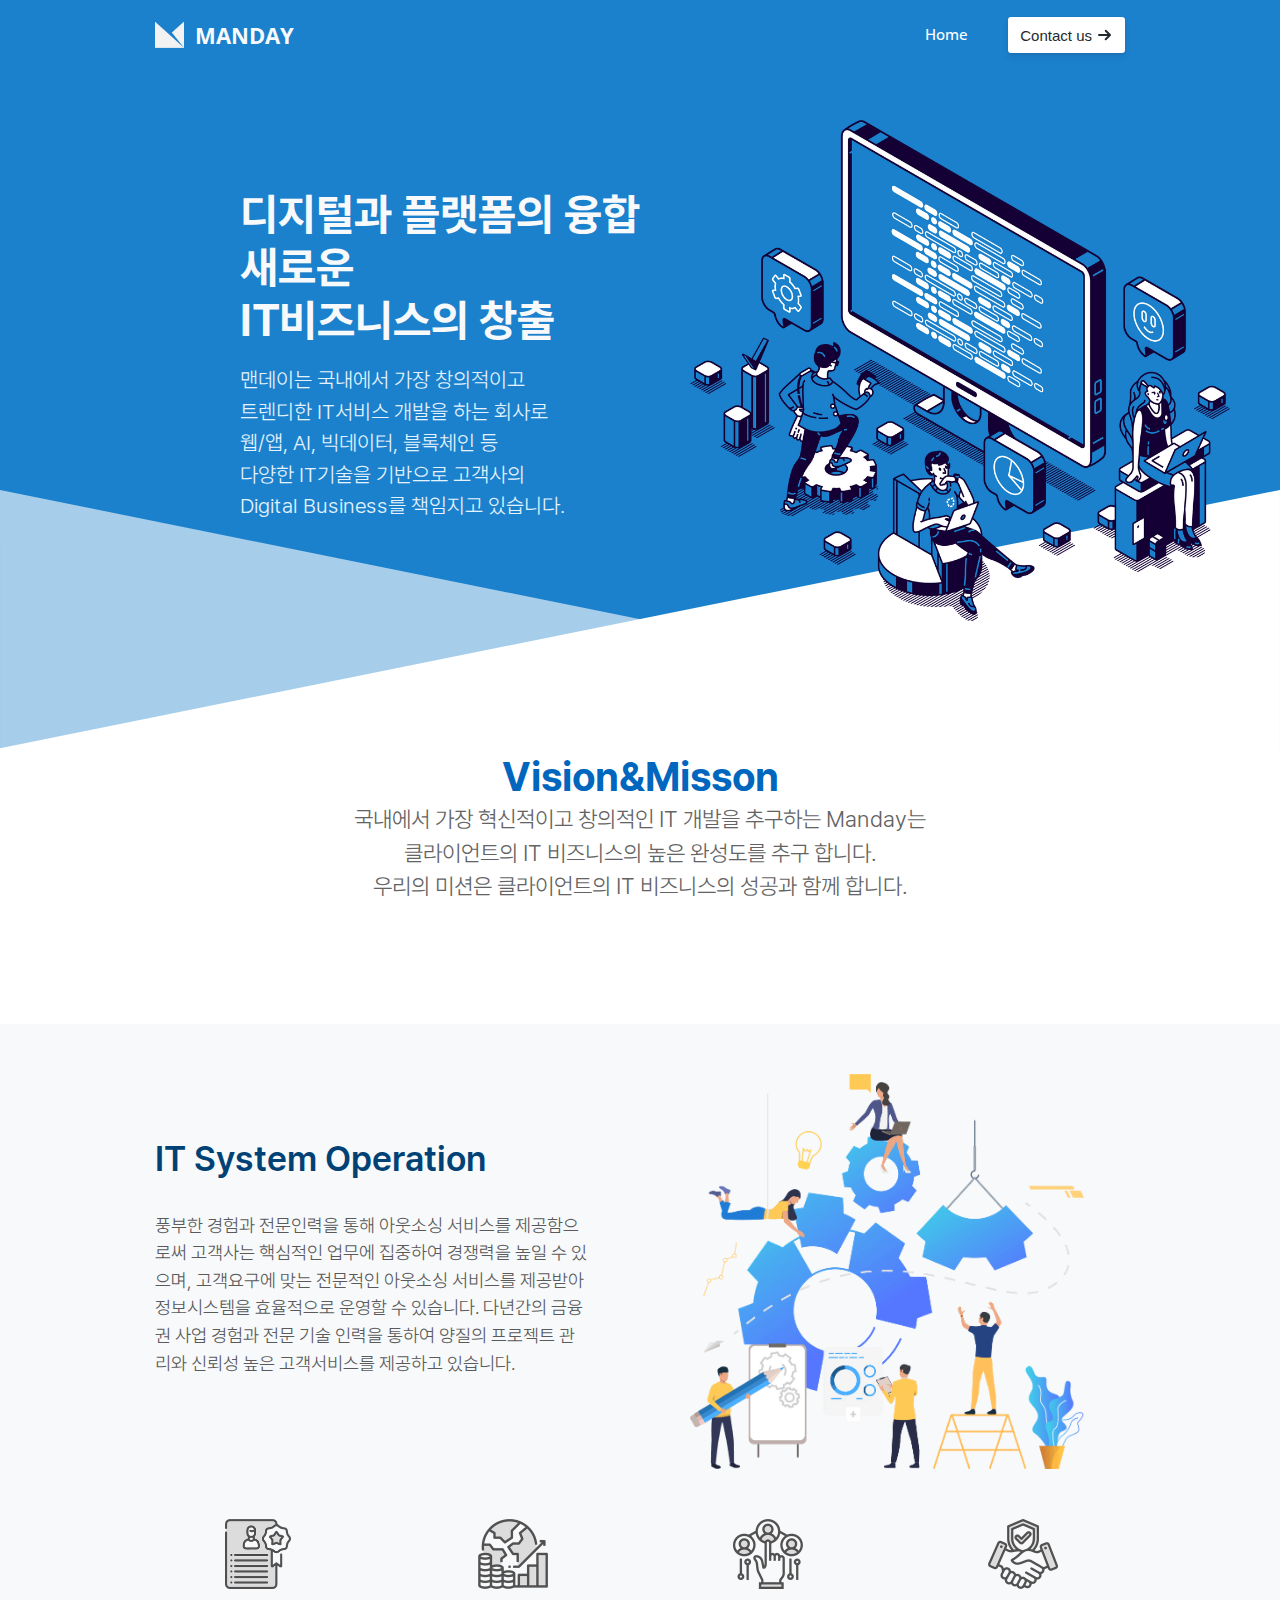
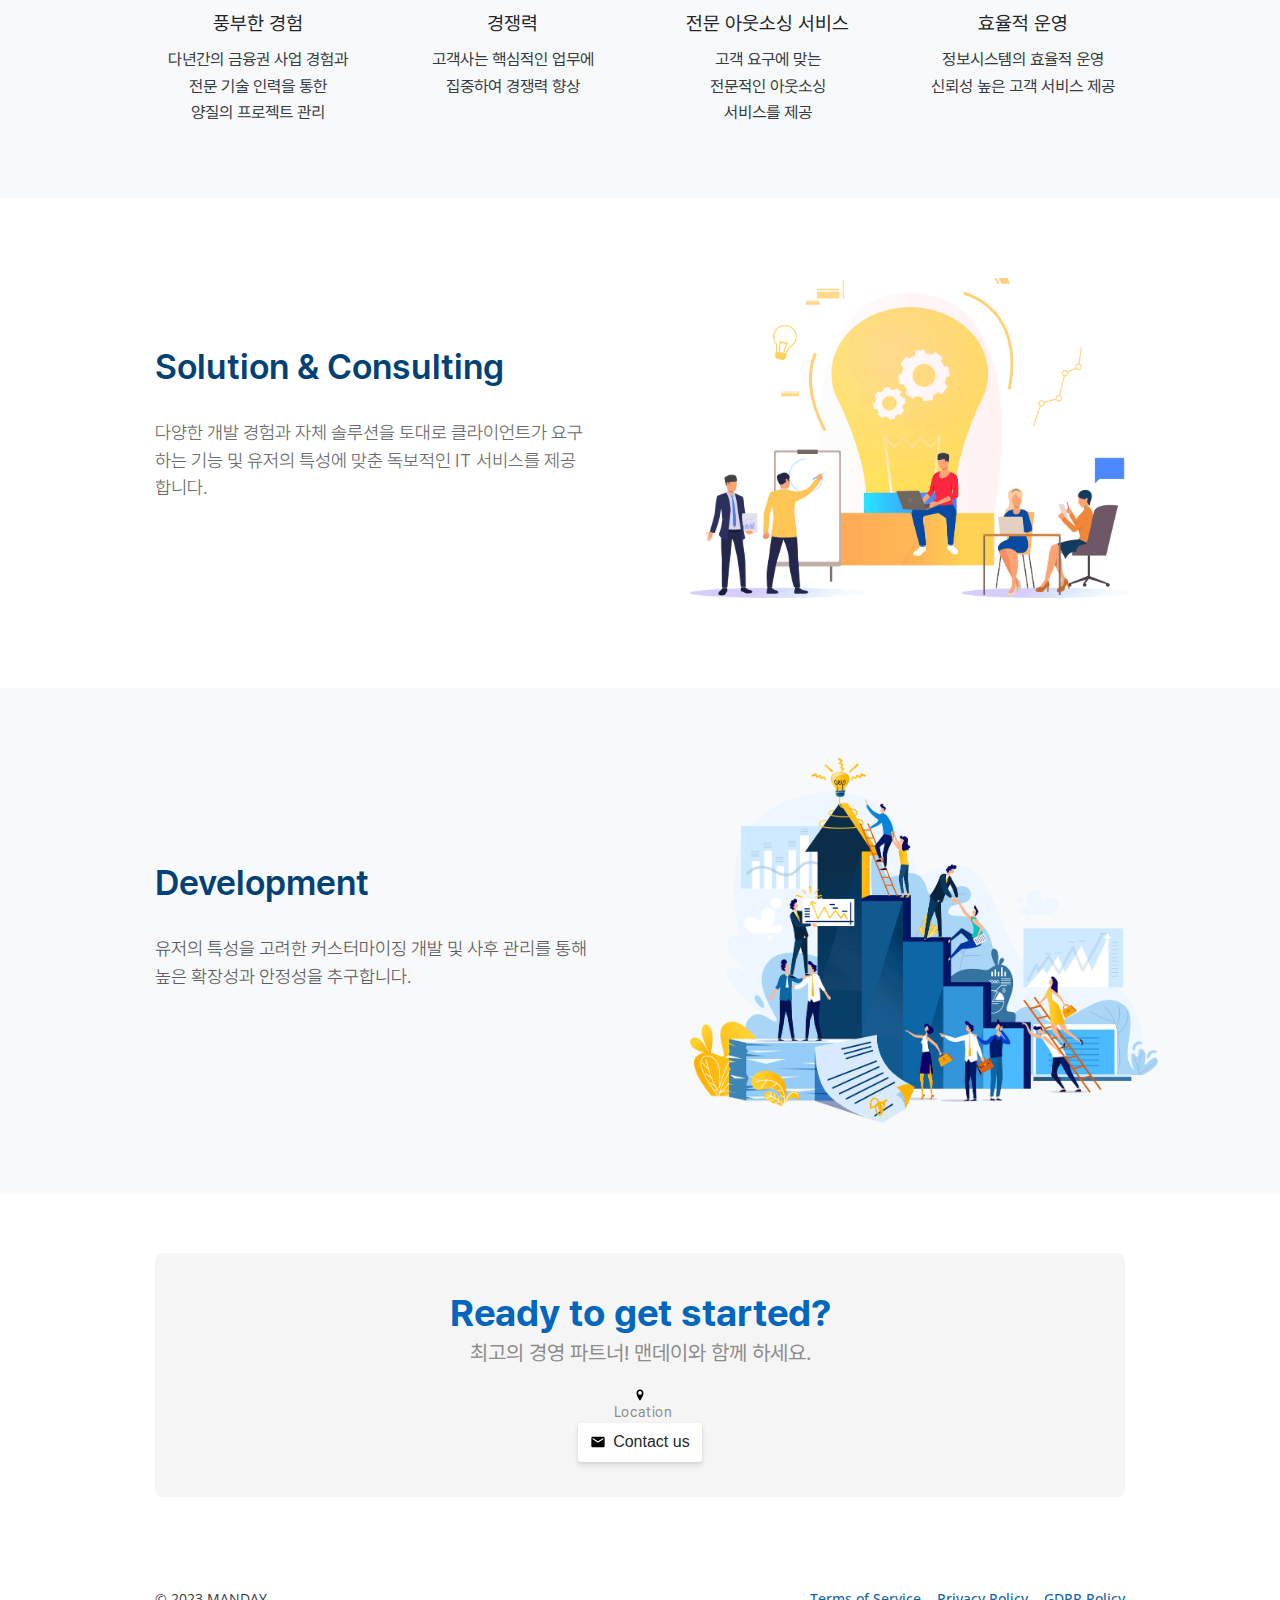
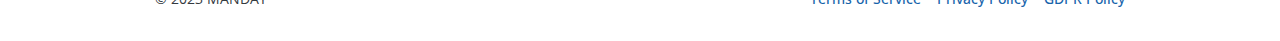
==== commit bdc82c9b: "Update index.html" ====
--- a/index.html
+++ b/index.html
@@ -625,8 +625,8 @@
                     <div class="ft__description">
                         <div class="ftPoint">
                             <div class="ftPoint__meta"><h3 class="ftPoint__title color-1 weight-text-m"></h3>
-                                <div class="ftPoint__description"><p>다양한 개발 경험과 자체 솔루션을 토대로, 클라이언트가 요구하는 기능 및 유저의 특성을
-                                    고려한 커스터마이징 개발 및 사후 관리를 통해 높은 확장성과 안정성을 추구하는 동시에 독보적 경쟁력을 가진 IT 서비스(시스템)을 산출합니다.</p>
+                                <div class="ftPoint__description">
+                                    <p>다양한 개발 경험과 자체 솔루션을 토대로 클라이언트가 요구하는 기능 및 유저의 특성에 맞춘 독보적인 IT 서비스를 제공합니다.</p>
                                 </div>
                             </div>
                         </div>
@@ -653,8 +653,7 @@
                     <div class="ft__description">
                         <div class="ftPoint">
                             <div class="ftPoint__meta"><h3 class="ftPoint__title color-1 weight-text-m"></h3>
-                                <div class="ftPoint__description"><p>다양한 개발 경험과 자체 솔루션을 토대로, 클라이언트가 요구하는 기능 및 유저의 특성을
-                                    고려한 커스터마이징 개발 및 사후 관리를 통해 높은 확장성과 안정성을 추구하는 동시에 독보적 경쟁력을 가진 IT 서비스(시스템)을 산출합니다.</p>
+                                <div class="ftPoint__description"><p>유저의 특성을 고려한 커스터마이징 개발 및 사후 관리를 통해 높은 확장성과 안정성을 추구합니다.</p>
                                 </div>
                             </div>
                         </div>
@@ -896,4 +895,4 @@
     }))
 }();</script>
 </body>
-</html>+</html>
